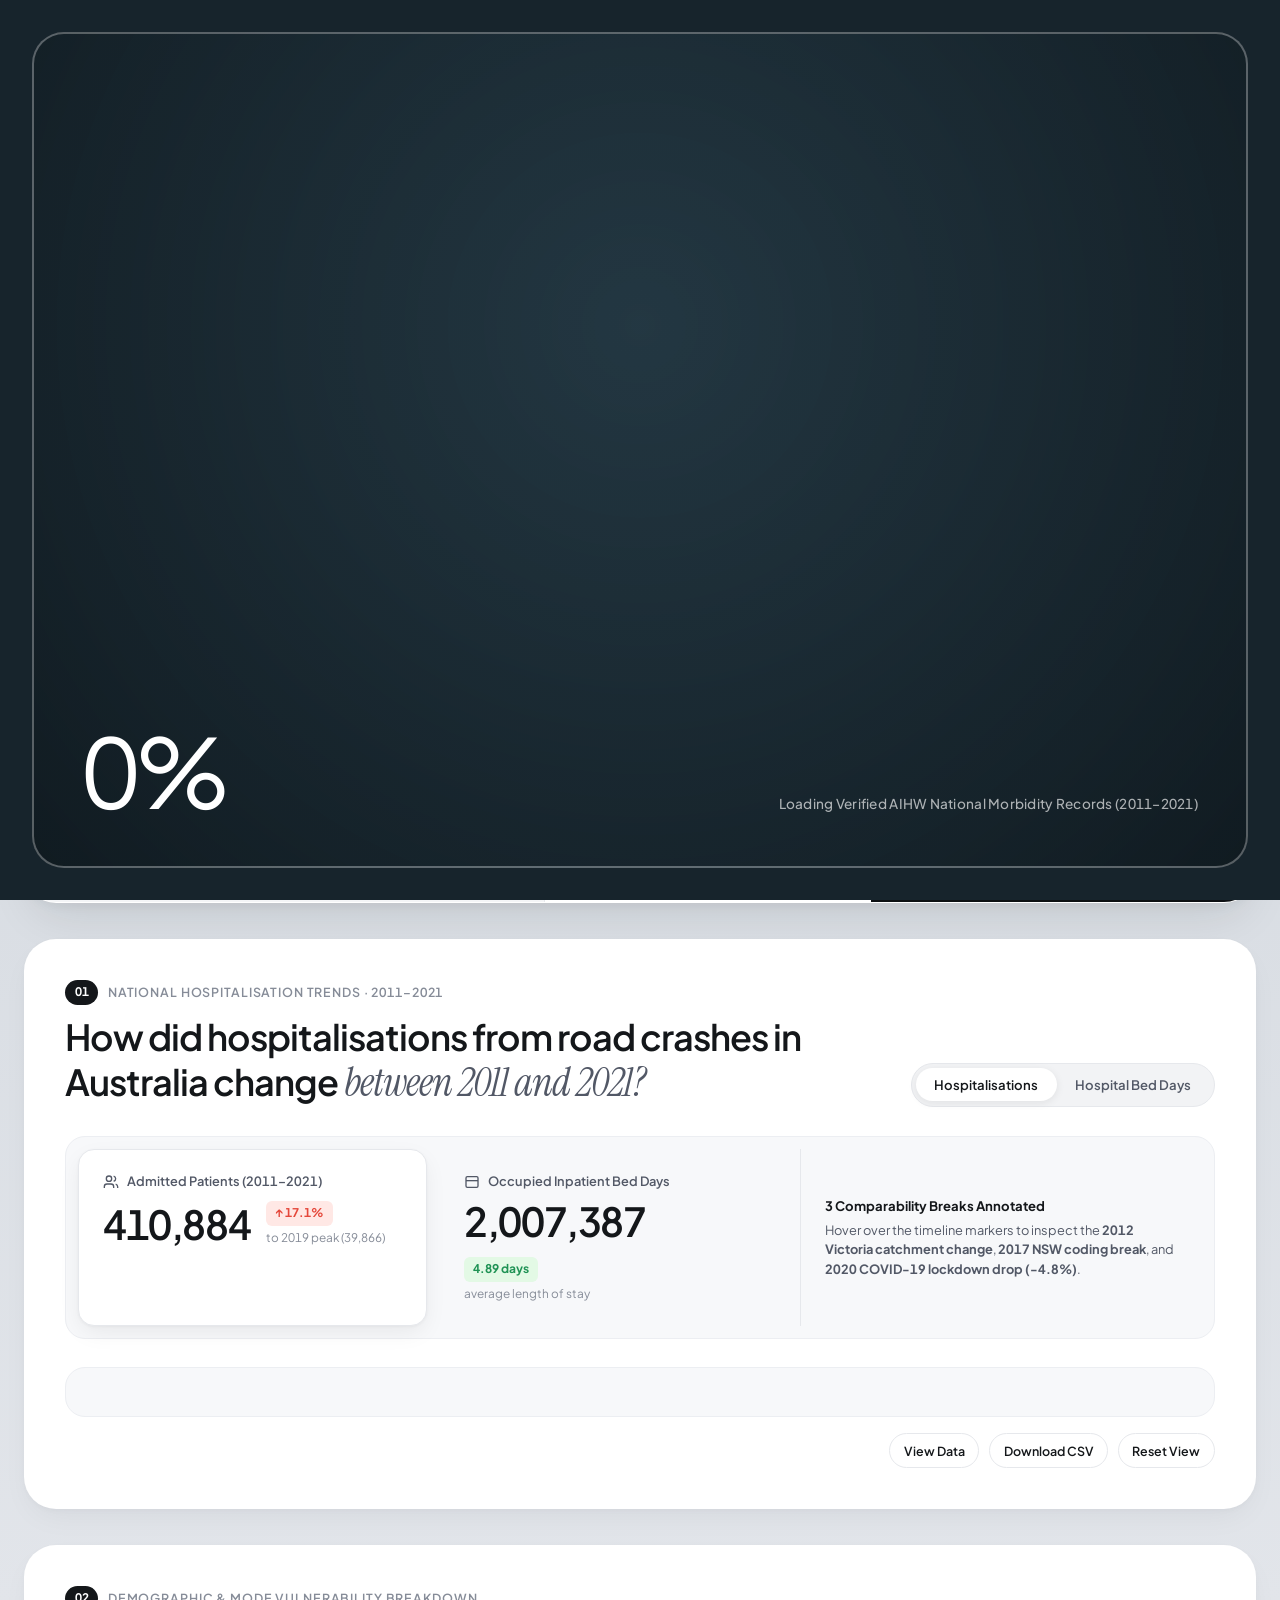
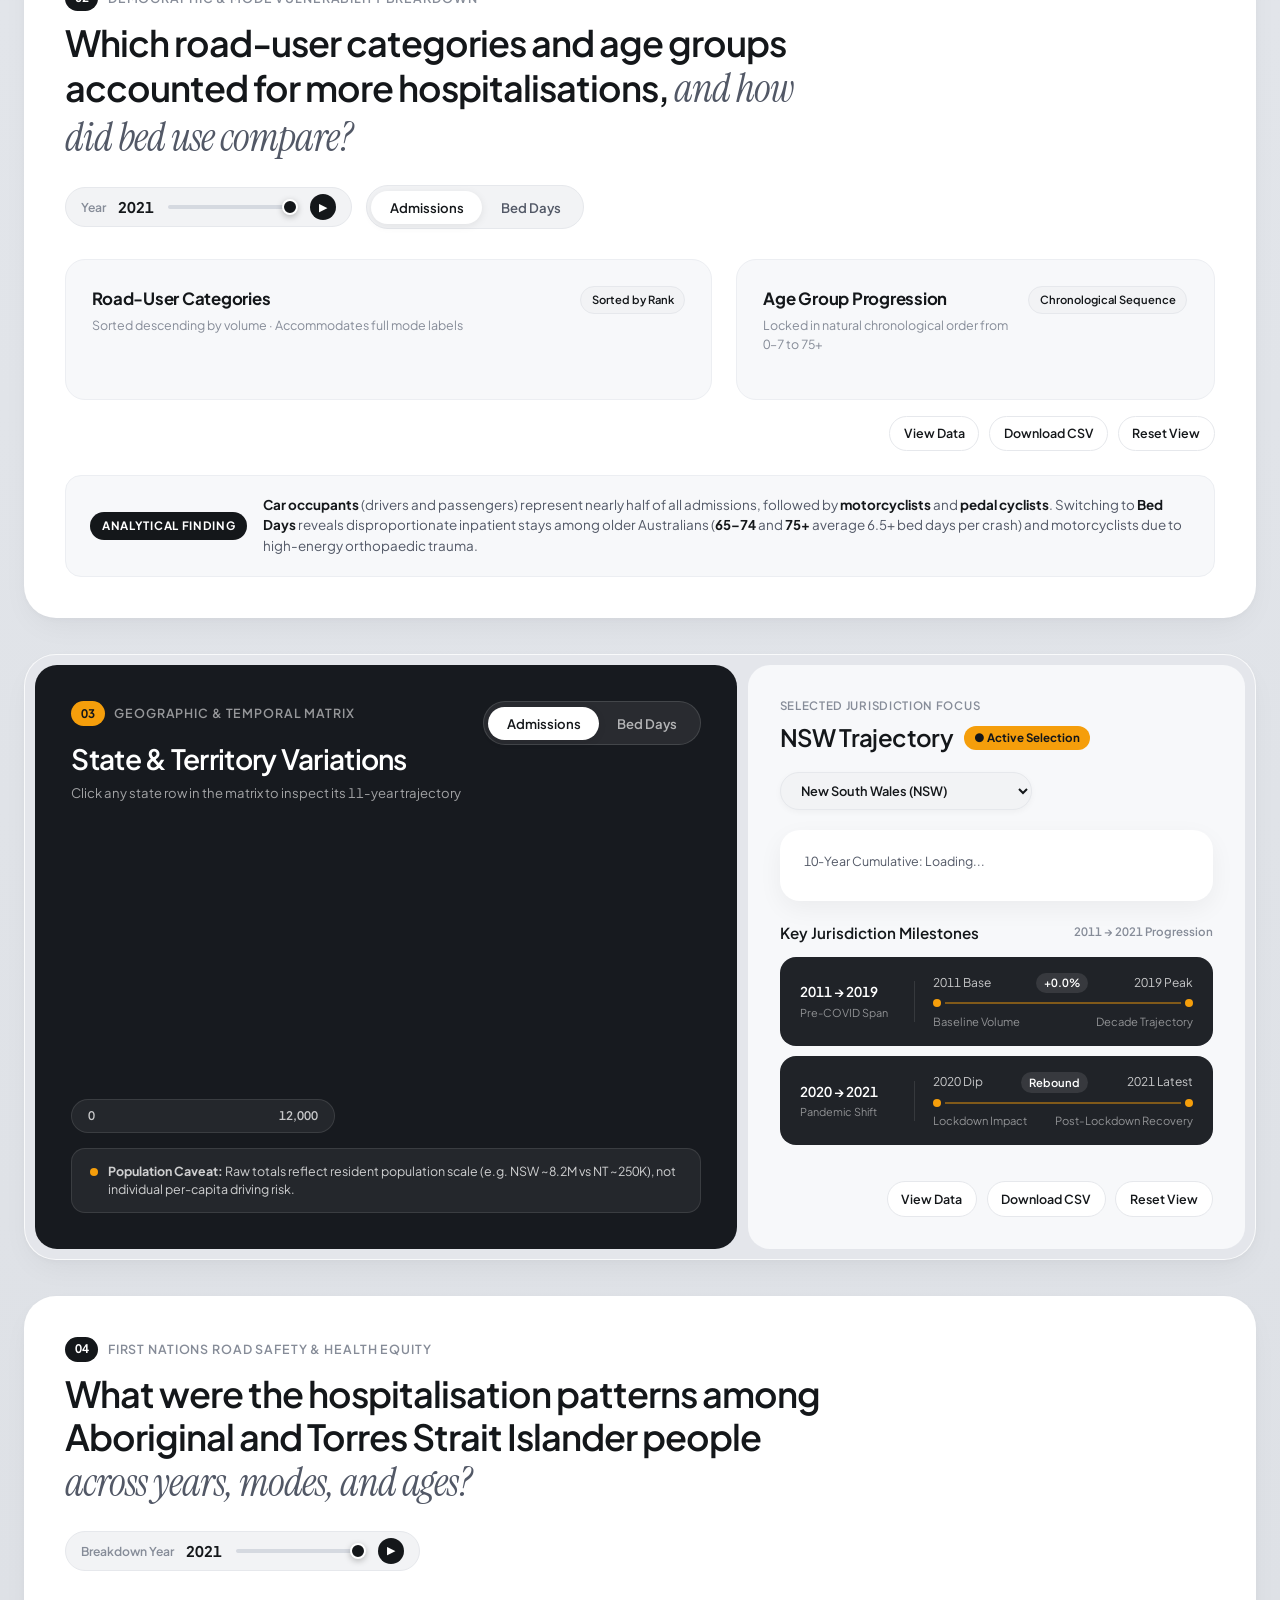
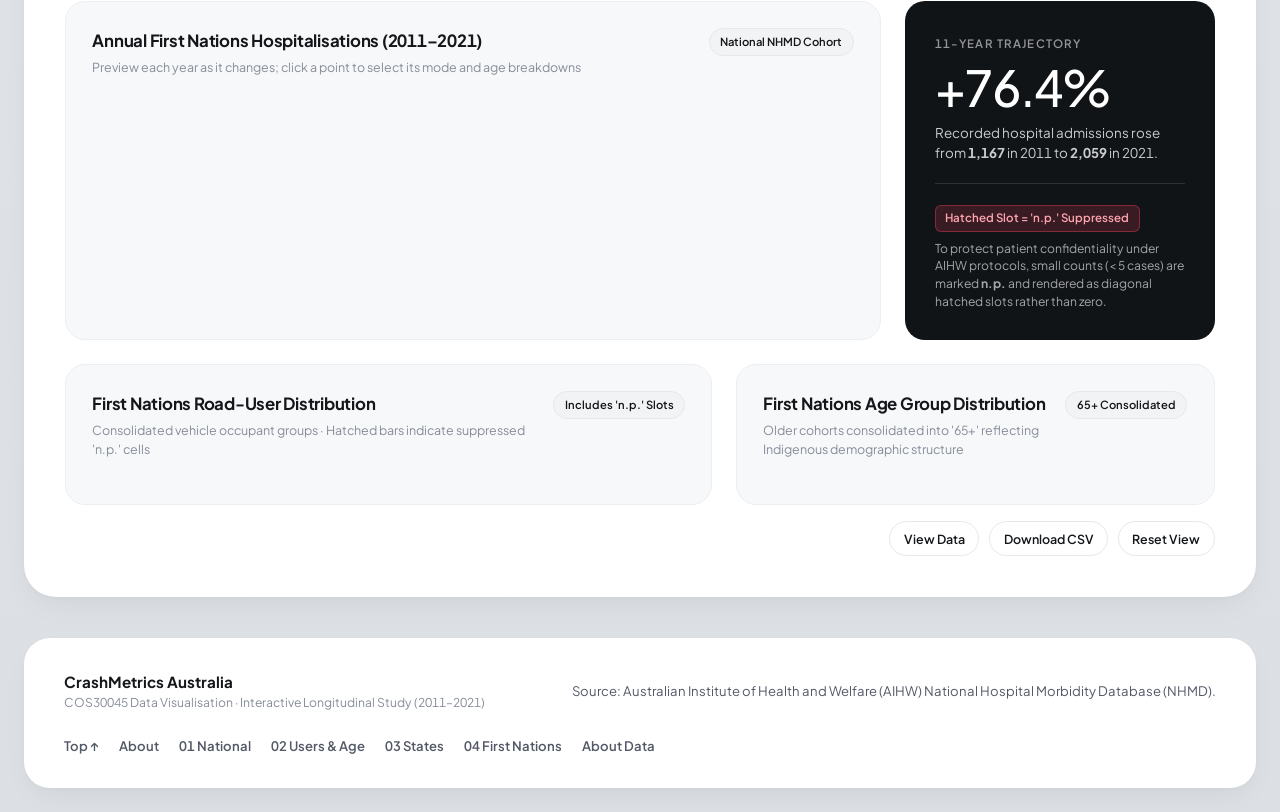
==== index.html @ 857c968c "Final Add-on Implement function + Changes CSS + Add about and about-data introduction .html" ====
<!DOCTYPE html>
<html lang="en">
<head>
  <meta charset="UTF-8">
  <meta name="viewport" content="width=device-width, initial-scale=1.0">
  <title>CrashMetrics Australia — Road Crash Hospitalisation Analysis (2011–2021)</title>
  
  <!-- Google Fonts: Plus Jakarta Sans (Neo-Grotesque UI & Tabular Numerals) + Instrument Serif (Editorial Accents) -->
  <link rel="preconnect" href="https://fonts.googleapis.com">
  <link rel="preconnect" href="https://fonts.gstatic.com" crossorigin>
  <link href="https://fonts.googleapis.com/css2?family=Instrument+Serif:ital@0;1&family=Plus+Jakarta+Sans:wght@300;400;500;600;700&display=swap" rel="stylesheet">

  <!-- CSS Stylesheets -->
  <link rel="stylesheet" href="css/style.css">
  <link rel="stylesheet" href="css/components.css">
  <script src="js/theme.js" defer></script>
  
  <!-- D3.js v7 CDN -->
  <script src="https://d3js.org/d3.v7.min.js"></script>
</head>
<body>

  <!-- Preloader Screen (designsample3.mp4 WoodNest Framed Counter Choreography) -->
  <div id="preloader" role="status" aria-live="polite">
    <div class="preloader-frame">
      <div class="preloader-top-progress" id="preloader-bar"></div>
      <div class="preloader-bottom-row">
        <div class="preloader-counter" id="preloader-counter">0%</div>
        <div class="preloader-label">Loading Verified AIHW National Morbidity Records (2011–2021)</div>
      </div>
    </div>
  </div>

  <!-- Global Floating Tooltip (dashboarddesign.webp & bikerental.webp style) -->
  <div id="global-tooltip" role="tooltip" aria-hidden="true"></div>

  <!-- Outer Page Shell -->
  <div class="page-shell">

    <!-- ==========================================================================
         HERO SHOWCASE (designsample3.mp4 WoodNest + webdesign.webp + enviromentaldesign.webp)
         ========================================================================== -->
    <header class="hero-showcase" id="top">
      <div class="hero-backdrop-container">
        <img src="assets/hero-highway.jpg" alt="Atmospheric Australian mountain highway at dusk" class="hero-bg-image" width="1600" height="900">
        <div class="hero-vignette"></div>

        <!-- Framed Inner Viewport (designsample3.mp4 signature rounded border) -->
        <div class="hero-inner-frame">
          
          <!-- Integrated Top Navigation inside Hero Frame -->
          <nav class="hero-nav" aria-label="Primary Navigation">
            <a href="#top" class="brand-mark">
              <span class="brand-dot-cluster" aria-hidden="true">
                <span class="dot-amber"></span>
                <span class="dot-amber-sm"></span>
              </span>
              <span class="brand-name">CrashMetrics</span>
              <span class="brand-tag">AIHW 2011–21</span>
            </a>

            <ul class="hero-nav-links">
              <li><a href="#top" class="nav-link active" aria-current="page">Top ↑</a></li>
              <li><a href="about.html" class="nav-link">About</a></li>
              <li><a href="#storyline1" class="nav-link">01 National</a></li>
              <li><a href="#storyline2" class="nav-link">02 Users &amp; Age</a></li>
              <li><a href="#storyline3" class="nav-link">03 States</a></li>
              <li><a href="#storyline4" class="nav-link">04 First Nations</a></li>
              <li><a href="about-data.html" class="nav-link">About Data</a></li>
            </ul>

            <div class="nav-accessibility-controls">
              <span class="sr-only" id="accessibility-controls-help">Use Left and Right Arrow keys to move through the header navigation. Choose System, Light, Dark, High contrast, or Color-blind-friendly from the theme dropdown. Tab and Shift+Tab are also available.</span>
              <label class="theme-control">
                <span>Theme:</span>
                <select id="theme-selector" class="theme-control-select" aria-describedby="accessibility-controls-help">
                  <option value="system">System</option>
                  <option value="light">Light</option>
                  <option value="dark">Dark</option>
                  <option value="high-contrast">High contrast</option>
                  <option value="color-blind">Color-blind-friendly</option>
                </select>
              </label>
              <label class="page-magnification-control">
                <svg viewBox="0 0 24 24" aria-hidden="true" focusable="false">
                  <circle cx="10.8" cy="10.8" r="6.3"></circle>
                  <path d="m15.4 15.4 5 5"></path>
                </svg>
                <span class="sr-only">Page magnification</span>
                <select id="page-magnification" aria-describedby="accessibility-controls-help">
                  <option value="fit">Fit</option>
                  <option value="75">75%</option>
                  <option value="90">90%</option>
                  <option value="100">100%</option>
                  <option value="110">110%</option>
                </select>
              </label>
            </div>
            <div class="hero-nav-actions">
              <button type="button" class="nav-help-btn" id="help-button" aria-haspopup="dialog">How to Use</button>
              <a href="#storyline1" class="hero-cta-pill">Explore Data</a>
            </div>
          </nav>

          <!-- Main Asymmetric Split Content inside Hero Frame -->
          <div class="hero-split-body">
            
            <!-- Left Column: Giant 3-Line Display Typography + Bottom Info & Star Stat -->
            <div class="hero-left-col">
              <h1 class="hero-display-title">
                Australia’s<br>
                <span class="muted-word">Road Trauma</span><br>
                In Focus
              </h1>

              <div class="hero-bottom-meta">
                <p class="hero-lead-copy">
                  Discover a decade of verified hospital admission records across Australian roads. Examine injury severity, acute bed utilisation, demographic risk, and regional patterns.
                </p>

                <div class="hero-rating-stat">
                  <div class="rating-top-line">
                    <span class="star-glyph" aria-hidden="true">★</span>
                    <span class="rating-big-num" id="kpi-total-hosp">410,884</span>
                  </div>
                  <div class="rating-sub-line">admissions recorded across 2011–2021</div>
                </div>
              </div>
            </div>

            <!-- Right Column: Floating Smoked-Glass Surveillance Widget (designsample3.mp4 card) -->
            <aside class="hero-glass-widget" aria-label="National Surveillance Summary Widget">
              <div class="widget-header">
                <div>
                  <h2 class="widget-title">National Surveillance<br>Morbidity Cohort</h2>
                </div>
                <a href="#storyline1" class="widget-icon-btn" title="Jump to National Trends" aria-label="Jump to National Trends">
                  <svg width="15" height="15" viewBox="0 0 24 24" fill="none" stroke="currentColor" stroke-width="2"><path d="M7 17L17 7"/><path d="M7 7h10v10"/></svg>
                </a>
              </div>

              <!-- 2-Column Pill Selectors (Feb 11 / Mar 25 style) -->
              <div class="widget-pill-row">
                <div class="widget-mini-pill">
                  <svg width="13" height="13" viewBox="0 0 24 24" fill="none" stroke="currentColor" stroke-width="2"><rect x="3" y="4" width="18" height="18" rx="2"/><line x1="16" y1="2" x2="16" y2="6"/><line x1="8" y1="2" x2="8" y2="6"/><line x1="3" y1="10" x2="21" y2="10"/></svg>
                  <span>2011 – 2021</span>
                  <span class="chevron">▾</span>
                </div>
                <div class="widget-mini-pill">
                  <svg width="13" height="13" viewBox="0 0 24 24" fill="none" stroke="currentColor" stroke-width="2"><path d="M21 10c0 7-9 13-9 13s-9-6-9-13a9 9 0 0 1 18 0z"/><circle cx="12" cy="10" r="3"/></svg>
                  <span>8 Jurisdictions</span>
                  <span class="chevron">▾</span>
                </div>
              </div>

              <!-- 2-Column Divided Metric Box (Check-in / Check-out style) -->
              <div class="widget-split-box">
                <div class="split-cell">
                  <span class="split-label">Total Bed Days</span>
                  <span class="split-val" id="kpi-total-beds">2,007,387</span>
                </div>
                <div class="split-divider"></div>
                <div class="split-cell">
                  <span class="split-label">Pre-COVID Peak</span>
                  <span class="split-val"><span id="kpi-peak-year">2019</span> (39,866)</span>
                </div>
              </div>

              <!-- Bottom Metric & Reserve-Style White CTA Button -->
              <div class="widget-price-row">
                <div class="widget-big-stat">
                  <span class="stat-main" id="kpi-avg-stay">4.89</span>
                  <span class="stat-unit">/ days avg stay</span>
                </div>
                <span class="widget-tag">Excl. 30-day deaths</span>
              </div>

              <a href="#storyline1" class="widget-primary-btn">Inspect Longitudinal Data</a>
            </aside>

          </div>
        </div>
      </div>

      <!-- Lower Architectural 3-Column Bento Strip (webdesign.webp & enviromentaldesign.webp bottom bar) -->
      <div class="hero-bento-strip">
        <div class="strip-card strip-light">
          <div class="strip-card-content">
            <span class="strip-eyebrow">01 · National Trajectory</span>
            <h3 class="strip-heading">Start exploring Australia’s 11-year road hospitalisation curve</h3>
            <a href="#storyline1" class="strip-underlined-link">View Longitudinal Analysis</a>
          </div>
          <div class="strip-visual-accent" aria-hidden="true">
            <svg width="110" height="56" viewBox="0 0 110 56" fill="none">
              <path d="M4 46 C22 45, 34 38, 48 26 C62 14, 74 10, 86 12 C94 14, 100 22, 106 16" stroke="var(--chart-line)" stroke-width="2.5" stroke-linecap="round"/>
              <circle cx="86" cy="12" r="4" fill="var(--accent-amber)" stroke="#fff" stroke-width="1.5"/>
            </svg>
          </div>
        </div>

        <div class="strip-card strip-white">
          <div class="strip-icon-row">
            <div class="strip-circle-icon">
              <svg width="18" height="18" viewBox="0 0 24 24" fill="none" stroke="currentColor" stroke-width="2"><path d="M12 20V10"/><path d="M18 20V4"/><path d="M6 20v-4"/></svg>
            </div>
            <p class="strip-mid-text">
              Compare raw admission counts against inpatient bed-day burden across 12 road-user types.
            </p>
          </div>
          <div class="strip-segmented-lines" aria-hidden="true">
            <span class="seg active"></span>
            <span class="seg active"></span>
            <span class="seg"></span>
            <span class="seg"></span>
          </div>
        </div>

        <div class="strip-card strip-dark">
          <div class="strip-avatar-cluster" aria-hidden="true">
            <span class="mode-bubble b1">🚗</span>
            <span class="mode-bubble b2">🏍️</span>
            <span class="mode-bubble b3">🚲</span>
          </div>
          <div class="strip-dark-stat">
            <div class="dark-stat-num">+17.1%</div>
            <p class="dark-stat-desc">Growth in annual admissions from 2011 baseline to the 2019 peak</p>
          </div>
        </div>
      </div>
    </header>

    <!-- ==========================================================================
         MAIN ANALYTICAL WORKSPACE (dashboarddesign.webp & bikerental.webp Bento System)
         ========================================================================== -->
    <main class="bento-workspace">

      <!-- ========================================================================
           STORYLINE 1: National Hospitalisation Trends (2011–2021)
           ======================================================================== -->
      <section id="storyline1" class="storyline-block" aria-labelledby="s1-title">
        <div class="bento-shell">
          
          <!-- Section Top Bar -->
          <div class="bento-header">
            <div class="bento-title-group">
              <div class="eyebrow-row">
                <span class="section-num-pill">01</span>
                <span class="section-eyebrow">National Hospitalisation Trends · 2011–2021</span>
              </div>
              <h2 id="s1-title" class="bento-title">
                How did hospitalisations from road crashes in Australia change<em> between 2011 and 2021?</em>
              </h2>
            </div>

            <div class="bento-controls">
              <div class="clean-pill-group" role="group" aria-label="Storyline 1 Measure Selector">
                <button class="clean-pill-btn active" data-measure="Hospitalisations" id="s1-btn-hosp" aria-pressed="true">
                  Hospitalisations
                </button>
                <button class="clean-pill-btn" data-measure="BedDays" id="s1-btn-beds" aria-pressed="false">
                  Hospital Bed Days
                </button>
              </div>
            </div>
          </div>

          <!-- Nested Overview KPI Cards (Exact dashboarddesign.webp "Overview" inset cards pattern) -->
          <div class="overview-inset-tray">
            <div class="inset-stat-card active-inset" id="s1-card-hosp" role="button" tabindex="0" aria-pressed="true" aria-label="Select Hospitalisations Measure">
              <div class="inset-card-top">
                <svg width="16" height="16" viewBox="0 0 24 24" fill="none" stroke="currentColor" stroke-width="2"><path d="M16 21v-2a4 4 0 0 0-4-4H6a4 4 0 0 0-4 4v2"/><circle cx="9" cy="7" r="4"/><path d="M22 21v-2a4 4 0 0 0-3-3.87"/><path d="M16 3.13a4 4 0 0 1 0 7.75"/></svg>
                <span>Admitted Patients (2011–2021)</span>
              </div>
              <div class="inset-card-main">
                <span class="inset-big-num">410,884</span>
                <div class="inset-badge-stack">
                  <span class="semantic-pill pill-coral">↑ 17.1%</span>
                  <span class="inset-sublabel">to 2019 peak (39,866)</span>
                </div>
              </div>
            </div>

            <div class="inset-stat-card" id="s1-card-beds" role="button" tabindex="0" aria-pressed="false" aria-label="Select Hospital Bed Days Measure">
              <div class="inset-card-top">
                <svg width="16" height="16" viewBox="0 0 24 24" fill="none" stroke="currentColor" stroke-width="2"><rect x="3" y="4" width="18" height="16" rx="2"/><line x1="3" y1="10" x2="21" y2="10"/></svg>
                <span>Occupied Inpatient Bed Days</span>
              </div>
              <div class="inset-card-main">
                <span class="inset-big-num">2,007,387</span>
                <div class="inset-badge-stack">
                  <span class="semantic-pill pill-green">4.89 days</span>
                  <span class="inset-sublabel">average length of stay</span>
                </div>
              </div>
            </div>

            <div class="inset-narrative-box">
              <div class="narrative-headline">3 Comparability Breaks Annotated</div>
              <p class="narrative-copy">
                Hover over the timeline markers to inspect the <strong>2012 Victoria catchment change</strong>, <strong>2017 NSW coding break</strong>, and <strong>2020 COVID-19 lockdown drop (-4.8%)</strong>.
              </p>
            </div>
          </div>

          <!-- Chart Viewport -->
          <div class="chart-stage" id="chart-storyline1" role="region" aria-label="National Hospitalisation Line Chart"></div>
          <div class="section-actions">
            <button type="button" class="utility-btn" data-view-data="storyline1" aria-controls="data-table-storyline1" aria-expanded="false">View Data</button>
            <button type="button" class="utility-btn" data-download-csv="storyline1" title="Download all national trend data as a CSV file">Download CSV</button>
            <button type="button" class="utility-btn" data-reset-view="storyline1">Reset View</button>
          </div>
          <div class="data-table-panel" id="data-table-storyline1" hidden></div>

        </div>
      </section>

      <!-- ========================================================================
           STORYLINE 2: Road-User and Age-Group Patterns
           ======================================================================== -->
      <section id="storyline2" class="storyline-block" aria-labelledby="s2-title">
        <div class="bento-shell">
          
          <div class="bento-header">
            <div class="bento-title-group">
              <div class="eyebrow-row">
                <span class="section-num-pill">02</span>
                <span class="section-eyebrow">Demographic &amp; Mode Vulnerability Breakdown</span>
              </div>
              <h2 id="s2-title" class="bento-title">
                Which road-user categories and age groups accounted for more hospitalisations, <em>and how did bed use compare?</em>
              </h2>
            </div>

            <div class="bento-controls">
              <!-- Tactile Year Scrubber Pill -->
              <div class="scrubber-pill">
                <span class="scrubber-label">Year</span>
                <span class="scrubber-year" id="s2-year-badge">2021</span>
                <input type="range" min="2011" max="2021" value="2021" step="1" class="tactile-range" id="s2-year-slider" aria-label="Select Year for Storyline 2">
                <button class="scrubber-play-btn" id="s2-play-btn" title="Play timeline animation" aria-label="Play timeline animation">▶</button>
              </div>

              <!-- Measure Toggle -->
              <div class="clean-pill-group" role="group" aria-label="Storyline 2 Measure Selector">
                <button class="clean-pill-btn active" data-measure="Hospitalisations" id="s2-btn-hosp" aria-pressed="true">Admissions</button>
                <button class="clean-pill-btn" data-measure="BedDays" id="s2-btn-beds" aria-pressed="false">Bed Days</button>
              </div>
            </div>
          </div>

          <!-- Dual Asymmetric Bento Sub-Grid -->
          <div class="dual-bento-grid">
            
            <!-- Left: Sorted Horizontal Bar Chart for Road Users -->
            <div class="sub-bento-card">
              <div class="sub-card-header">
                <div>
                  <h3 class="sub-card-title">Road-User Categories</h3>
                  <p class="sub-card-subtitle">Sorted descending by volume · Accommodates full mode labels</p>
                </div>
                <span class="chip-tag">Sorted by Rank</span>
              </div>
              <div class="chart-stage-compact" id="chart-storyline2-users" role="region" aria-label="Road Users Horizontal Bar Chart"></div>
            </div>

            <!-- Right: Ordered Vertical Bar Chart for Age Groups (dashboarddesign.webp Product view style) -->
            <div class="sub-bento-card">
              <div class="sub-card-header">
                <div>
                  <h3 class="sub-card-title">Age Group Progression</h3>
                  <p class="sub-card-subtitle">Locked in natural chronological order from 0–7 to 75+</p>
                </div>
                <span class="chip-tag">Chronological Sequence</span>
              </div>
              <div class="chart-stage-compact" id="chart-storyline2-age" role="region" aria-label="Age Group Vertical Bar Chart"></div>
            </div>

          </div>
          <div class="section-actions">
            <button type="button" class="utility-btn" data-view-data="storyline2" aria-controls="data-table-storyline2" aria-expanded="false">View Data</button>
            <button type="button" class="utility-btn" data-download-csv="storyline2" title="Download all road-user and age-group chart data as a CSV file">Download CSV</button>
            <button type="button" class="utility-btn" data-reset-view="storyline2">Reset View</button>
          </div>
          <div class="data-table-panel" id="data-table-storyline2" hidden></div>

          <!-- Analytical Footer Strip -->
          <div class="insight-strip">
            <div class="insight-pill-badge">Analytical Finding</div>
            <p class="insight-strip-text">
              <strong>Car occupants</strong> (drivers and passengers) represent nearly half of all admissions, followed by <strong>motorcyclists</strong> and <strong>pedal cyclists</strong>. Switching to <strong>Bed Days</strong> reveals disproportionate inpatient stays among older Australians (<strong>65–74</strong> and <strong>75+</strong> average 6.5+ bed days per crash) and motorcyclists due to high-energy orthopaedic trauma.
            </p>
          </div>

        </div>
      </section>

      <!-- ========================================================================
           STORYLINE 3: State and Territory Patterns (bikerental.webp Dual-Pane Architecture)
           ======================================================================== -->
      <section id="storyline3" class="storyline-block" aria-labelledby="s3-title">
        <div class="bento-shell state-layout-shell">
          <div class="state-split-grid">
          
            <!-- Left Dark Atmospheric Panel (bikerental.webp Left Map/Matrix Pane) -->
            <div class="split-dark-pane">
            <div class="dark-pane-header">
              <div>
                <div class="eyebrow-row">
                  <span class="section-num-pill dark-num-pill">03</span>
                  <span class="section-eyebrow dark-eyebrow">Geographic &amp; Temporal Matrix</span>
                </div>
                <h2 id="s3-title" class="dark-pane-title">State &amp; Territory Variations</h2>
                <p class="dark-pane-subtitle">Click any state row in the matrix to inspect its 11-year trajectory</p>
              </div>

              <div class="clean-pill-group dark-pill-group" role="group" aria-label="Storyline 3 Measure Selector">
                <button class="clean-pill-btn active" data-measure="Hospitalisations" id="s3-btn-hosp" aria-pressed="true">Admissions</button>
                <button class="clean-pill-btn" data-measure="BedDays" id="s3-btn-beds" aria-pressed="false">Bed Days</button>
              </div>
            </div>

            <!-- Heatmap SVG Container -->
            <div class="heatmap-stage" id="chart-storyline3-heatmap" role="region" aria-label="State and Territory Heatmap Matrix"></div>

            <!-- Bottom Legend & Floating Station-Style Callout Card (bikerental.webp #38 Cabo Jubi Station style) -->
            <div class="dark-pane-footer">
              <div class="heatmap-scale-pill" id="s3-heatmap-legend">
                <span class="scale-label" id="s3-legend-min">0</span>
                <canvas class="scale-canvas" id="s3-legend-canvas" width="160" height="8"></canvas>
                <span class="scale-label" id="s3-legend-max">12,000</span>
              </div>

              <div class="population-warning-pill">
                <span class="warn-dot"></span>
                <span><strong>Population Caveat:</strong> Raw totals reflect resident population scale (e.g. NSW ~8.2M vs NT ~250K), not individual per-capita driving risk.</span>
              </div>
            </div>
          </div>

            <!-- Right Warm Alabaster Detail Panel (bikerental.webp Right "Urban City Bike / Latest Journeys" Pane) -->
            <div class="split-light-pane">
            <div class="light-pane-top">
              <div>
                <span class="light-pane-eyebrow">Selected Jurisdiction Focus</span>
                <div class="state-header-row">
                  <h3 class="state-focus-heading" id="s3-focus-state-badge">NSW Trajectory</h3>
                  <span class="state-active-chip">● Active Selection</span>
                </div>
              </div>

              <select class="clean-select-pill" id="s3-state-dropdown" aria-label="Select State or Territory">
                <option value="NSW">New South Wales (NSW)</option>
                <option value="Vic">Victoria (Vic)</option>
                <option value="Qld">Queensland (Qld)</option>
                <option value="WA">Western Australia (WA)</option>
                <option value="SA">South Australia (SA)</option>
                <option value="Tas">Tasmania (Tas)</option>
                <option value="ACT">Australian Capital Territory (ACT)</option>
                <option value="NT">Northern Territory (NT)</option>
              </select>
            </div>

            <!-- White Card Holding Coordinated State Line Chart (bikerental.webp "Last ride" card) -->
            <div class="white-trajectory-card">
              <div class="trajectory-card-meta" id="s3-state-meta-summary">10-Year Cumulative: Loading...</div>
              <div id="chart-storyline3-stateline" role="region" aria-label="Selected State Longitudinal Trajectory"></div>
            </div>

            <!-- Dark Charcoal Journey Milestone Cards (bikerental.webp "Latest journeys" cards) -->
            <div class="journey-cards-section">
              <div class="journey-section-header">
                <span class="journey-section-title">Key Jurisdiction Milestones</span>
                <span class="journey-section-tag">2011 → 2021 Progression</span>
              </div>

              <div class="dark-journey-card">
                <div class="journey-left-col">
                  <span class="journey-year-label">2011 → 2019</span>
                  <span class="journey-sub-tag">Pre-COVID Span</span>
                </div>
                <div class="journey-timeline-col">
                  <div class="journey-nodes-top">
                    <span id="s3-j1-start">2011 Base</span>
                    <span class="journey-delta-badge" id="s3-j1-delta">+0.0%</span>
                    <span id="s3-j1-end">2019 Peak</span>
                  </div>
                  <div class="journey-track-line">
                    <span class="j-node"></span>
                    <span class="j-bar"></span>
                    <span class="j-node"></span>
                  </div>
                  <div class="journey-nodes-bottom">
                    <span>Baseline Volume</span>
                    <span>Decade Trajectory</span>
                  </div>
                </div>
              </div>

              <div class="dark-journey-card">
                <div class="journey-left-col">
                  <span class="journey-year-label">2020 → 2021</span>
                  <span class="journey-sub-tag">Pandemic Shift</span>
                </div>
                <div class="journey-timeline-col">
                  <div class="journey-nodes-top">
                    <span id="s3-j2-start">2020 Dip</span>
                    <span class="journey-delta-badge" id="s3-j2-delta">Rebound</span>
                    <span id="s3-j2-end">2021 Latest</span>
                  </div>
                  <div class="journey-track-line">
                    <span class="j-node"></span>
                    <span class="j-bar"></span>
                    <span class="j-node"></span>
                  </div>
                  <div class="journey-nodes-bottom">
                    <span>Lockdown Impact</span>
                    <span>Post-Lockdown Recovery</span>
                  </div>
                </div>
              </div>

            </div>
              <div class="section-actions">
                <button type="button" class="utility-btn" data-view-data="storyline3" aria-controls="data-table-storyline3" aria-expanded="false">View Data</button>
                <button type="button" class="utility-btn" data-download-csv="storyline3" title="Download all state and territory chart data as a CSV file">Download CSV</button>
                <button type="button" class="utility-btn" data-reset-view="storyline3">Reset View</button>
              </div>
            </div>
          </div>
          <div class="data-table-panel" id="data-table-storyline3" hidden></div>
        </div>
      </section>

      <!-- ========================================================================
           STORYLINE 4: First Nations Hospitalisation Patterns
           ======================================================================== -->
      <section id="storyline4" class="storyline-block" aria-labelledby="s4-title">
        <div class="bento-shell">
          
          <div class="bento-header">
            <div class="bento-title-group">
              <div class="eyebrow-row">
                <span class="section-num-pill">04</span>
                <span class="section-eyebrow">First Nations Road Safety &amp; Health Equity</span>
              </div>
              <h2 id="s4-title" class="bento-title">
                What were the hospitalisation patterns among Aboriginal and Torres Strait Islander people <em>across years, modes, and ages?</em>
              </h2>
            </div>

            <div class="bento-controls">
              <div class="scrubber-pill">
                <span class="scrubber-label">Breakdown Year</span>
                <span class="scrubber-year" id="s4-year-badge">2021</span>
                <input type="range" min="2011" max="2021" value="2021" step="1" class="tactile-range" id="s4-year-slider" aria-label="Select Year for Storyline 4">
                <button class="scrubber-play-btn" id="s4-play-btn" title="Play timeline animation" aria-label="Play timeline animation">▶</button>
              </div>
            </div>
          </div>

          <!-- Top Architectural Row: Annual Trend Line + Stark Charcoal Metric Callout (enviromentaldesign.webp style) -->
          <div class="fn-top-bento-row">
            <div class="sub-bento-card fn-trend-card">
              <div class="sub-card-header">
                <div>
                  <h3 class="sub-card-title">Annual First Nations Hospitalisations (2011–2021)</h3>
                  <p class="sub-card-subtitle">Preview each year as it changes; click a point to select its mode and age breakdowns</p>
                </div>
                <span class="chip-tag">National NHMD Cohort</span>
              </div>
              <div id="chart-storyline4-trend" role="region" aria-label="First Nations Annual Trend Line Chart"></div>
            </div>

            <div class="fn-contrast-stat-box">
              <div class="contrast-top">
                <span class="contrast-eyebrow">11-Year Trajectory</span>
                <div class="contrast-huge-pct">+76.4%</div>
                <p class="contrast-desc">
                  Recorded hospital admissions rose from <strong>1,167</strong> in 2011 to <strong>2,059</strong> in 2021.
                </p>
              </div>

              <div class="contrast-divider"></div>

              <div class="contrast-bottom">
                <span class="np-pill-indicator">Hatched Slot = 'n.p.' Suppressed</span>
                <p class="contrast-small-note">
                  To protect patient confidentiality under AIHW protocols, small counts (&lt; 5 cases) are marked <strong>n.p.</strong> and rendered as diagonal hatched slots rather than zero.
                </p>
              </div>
            </div>
          </div>

          <!-- Bottom 2-Column Linked Breakdown Row -->
          <div class="dual-bento-grid">
            
            <!-- Left: First Nations Road Users -->
            <div class="sub-bento-card">
              <div class="sub-card-header">
                <div>
                  <h3 class="sub-card-title">First Nations Road-User Distribution</h3>
                  <p class="sub-card-subtitle">Consolidated vehicle occupant groups · Hatched bars indicate suppressed 'n.p.' cells</p>
                </div>
                <span class="chip-tag chip-coral">Includes 'n.p.' Slots</span>
              </div>
              <div class="chart-stage-compact" id="chart-storyline4-users" role="region" aria-label="First Nations Road Users Bar Chart"></div>
            </div>

            <!-- Right: First Nations Age Groups -->
            <div class="sub-bento-card">
              <div class="sub-card-header">
                <div>
                  <h3 class="sub-card-title">First Nations Age Group Distribution</h3>
                  <p class="sub-card-subtitle">Older cohorts consolidated into '65+' reflecting Indigenous demographic structure</p>
                </div>
                <span class="chip-tag">65+ Consolidated</span>
              </div>
              <div class="chart-stage-compact" id="chart-storyline4-age" role="region" aria-label="First Nations Age Group Bar Chart"></div>
            </div>

          </div>
          <div class="section-actions">
            <button type="button" class="utility-btn" data-view-data="storyline4" aria-controls="data-table-storyline4" aria-expanded="false">View Data</button>
            <button type="button" class="utility-btn" data-download-csv="storyline4" title="Download all First Nations chart data as a CSV file">Download CSV</button>
            <button type="button" class="utility-btn" data-reset-view="storyline4">Reset View</button>
          </div>
          <div class="data-table-panel" id="data-table-storyline4" hidden></div>

        </div>
      </section>
    </main>

    <!-- Minimalist Editorial Footer -->
    <footer class="editorial-footer">
      <div class="footer-brand-col">
        <span class="footer-logo">CrashMetrics Australia</span>
        <p class="footer-meta">COS30045 Data Visualisation · Interactive Longitudinal Study (2011–2021)</p>
      </div>
      <div class="footer-source-col">
        <p>Source: Australian Institute of Health and Welfare (AIHW) National Hospital Morbidity Database (NHMD).</p>
      </div>
      <div class="footer-nav-col">
        <a href="#top">Top ↑</a>
        <a href="about.html">About</a>
        <a href="#storyline1">01 National</a>
        <a href="#storyline2">02 Users &amp; Age</a>
        <a href="#storyline3">03 States</a>
        <a href="#storyline4">04 First Nations</a>
        <a href="about-data.html">About Data</a>
      </div>
    </footer>

  </div>

  <dialog class="help-dialog" id="help-dialog" aria-labelledby="help-title">
    <div class="help-dialog-header">
      <h2 id="help-title">How to Use CrashMetrics</h2>
      <button type="button" class="utility-btn" id="help-close" aria-label="Close help">Close</button>
    </div>
    <ul>
      <li>Use <strong>Tab</strong> to move between controls and <strong>arrow keys</strong> to adjust a focused year slider.</li>
      <li>Use the playback button to animate years; select it again to pause.</li>
      <li>Choose a state from the dropdown or select a heatmap row to inspect its trajectory.</li>
      <li>Focus a chart mark and use <strong>Left/Right Arrow</strong> to move backward or forward through its data; line-chart points follow year order. Press <strong>Enter</strong> on an interactive mark to select it.</li>
      <li>Focus or point to chart marks for details. Press <strong>Esc</strong> to dismiss a tooltip.</li>
      <li>Hatched <strong>n.p.</strong> values are not published to protect privacy; they are not zero.</li>
    </ul>
    <button type="button" class="utility-btn help-tour-start" id="help-tour-start">Still don't get it? Start the step-by-step tour</button>
    <section class="help-tour" id="help-tour" aria-labelledby="help-tour-title" hidden>
      <div class="help-tour-progress" id="help-tour-progress" role="status" aria-live="polite"></div>
      <h3 id="help-tour-title" tabindex="-1"></h3>
      <p id="help-tour-copy"></p>
      <a class="utility-btn help-tour-link" id="help-tour-link"></a>
      <div class="help-tour-controls">
        <button type="button" class="utility-btn" id="help-tour-back">Back</button>
        <button type="button" class="utility-btn" id="help-tour-next">Next</button>
      </div>
      <button type="button" class="help-tour-return" id="help-tour-return">Back to quick tips</button>
    </section>
  </dialog>

  <!-- Shared SVG Defs for Soft Gradients & Diagonal Hatching -->
  <svg style="position: absolute; width: 0; height: 0; overflow: hidden;" aria-hidden="true">
    <defs>
      <!-- Soft Warm Amber Gradient for Storyline 1 & State Line -->
      <linearGradient id="area-gradient" x1="0%" y1="0%" x2="0%" y2="100%">
        <stop offset="0%" stop-color="var(--accent-amber)" stop-opacity="0.28"/>
        <stop offset="85%" stop-color="var(--accent-amber)" stop-opacity="0.03"/>
        <stop offset="100%" stop-color="var(--accent-amber)" stop-opacity="0"/>
      </linearGradient>

      <!-- Soft Emerald Gradient for Active Vertical Bars (dashboarddesign.webp style) -->
      <linearGradient id="emerald-bar-gradient" x1="0%" y1="0%" x2="0%" y2="100%">
        <stop offset="0%" stop-color="var(--accent-emerald)"/>
        <stop offset="100%" stop-color="var(--accent-emerald)" stop-opacity="0.75"/>
      </linearGradient>

      <!-- Diagonal Hatch Pattern for Suppressed n.p. Records -->
      <pattern id="diagonal-hatch-pattern" width="8" height="8" patternTransform="rotate(45 0 0)" patternUnits="userSpaceOnUse">
        <rect class="np-hatch-background" width="8" height="8" fill="#FFF1F0"/>
        <line class="np-hatch-line" x1="0" y1="0" x2="0" y2="8" stroke="#F43F5E" stroke-width="2" stroke-opacity="0.65" />
      </pattern>
    </defs>
  </svg>

  <!-- JavaScript Modules -->
  <script src="js/storyline1_national.js"></script>
  <script src="js/storyline2_groups.js"></script>
  <script src="js/storyline3_states.js"></script>
  <script src="js/storyline4_firstnations.js"></script>
  <script src="js/main.js"></script>
</body>
</html>
---- css/style.css ----
/* ==========================================================================
   CrashMetrics Australia — COS30045 Data Visualisation
   Design System: Atmospheric Framed Hero (designsample3.mp4 / webdesign.webp)
   + Tactile Alabaster & Charcoal Bento Workspace (dashboarddesign.webp / bikerental.webp)
   ========================================================================== */

:root {
  /* Outer & Tactile Workspace Surfaces */
  --bg-page-outer: #DCDFE4;
  --bg-shell: #F2F3F5;
  --bg-card-white: #FFFFFF;
  --bg-card-recessed: #F7F8FA;
  --bg-card-dark: #15181C;
  --bg-card-dark-elevated: #1E2228;

  /* Borders & Hairlines */
  --border-light: #E6E8EC;
  --border-subtle: #ECEEF2;
  --border-dark: rgba(255, 255, 255, 0.1);
  --border-hero-frame: rgba(255, 255, 255, 0.36);

  /* Ink & Typography Colors */
  --ink-primary: #14171A;
  --ink-secondary: #525866;
  --ink-muted: #868C98;
  --ink-on-dark: #F8FAFC;
  --ink-on-dark-muted: #94A3B8;

  /* Accents & Semantic Badge Tokens (dashboarddesign.webp & bikerental.webp) */
  --accent-amber: #F59E0B;
  --accent-amber-deep: #D97706;
  --accent-emerald: #10B981;
  --accent-coral: #FF5A4E;
  --accent-slate: #272B30;

  --pill-coral-bg: #FFE8E5;
  --pill-coral-text: #E5483B;
  --pill-green-bg: #E3F9E5;
  --pill-green-text: #1F9254;
  --pill-amber-bg: #FFF4D6;
  --pill-amber-text: #B45309;

  --chart-bar-primary: #181B20;
  --chart-bar-neutral: #64748B;
  --chart-focus: #F59E0B;
  --chart-line: #181B20;
  --bg-strip-light: #F4F5F7;
  --bg-strip-white: #FFFFFF;
  --strip-line: #E2E5EC;
  --strip-segment-active: #14171A;
  --strip-icon-bg: #111417;
  --strip-icon-fg: #FFFFFF;

  /* Typography Families (No programmer monospace!) */
  --font-sans: 'Plus Jakarta Sans', -apple-system, BlinkMacSystemFont, 'Segoe UI', Roboto, sans-serif;
  --font-serif: 'Instrument Serif', Georgia, serif;

  /* Radii & Shadows */
  --radius-outer: 32px;
  --radius-bento: 26px;
  --radius-card: 20px;
  --radius-inner: 14px;
  --radius-pill: 9999px;

  --shadow-soft: 0 12px 32px -8px rgba(20, 23, 26, 0.06), 0 2px 6px -1px rgba(20, 23, 26, 0.03);
  --shadow-elevated: 0 20px 48px -12px rgba(20, 23, 26, 0.12), 0 4px 12px -2px rgba(20, 23, 26, 0.05);
  --shadow-inset-active: 0 8px 24px -4px rgba(20, 23, 26, 0.08), 0 1px 3px rgba(20, 23, 26, 0.04);
  --transition-ui: all 0.28s cubic-bezier(0.16, 1, 0.3, 1);
}

/* Reset */
*, *::before, *::after {
  box-sizing: border-box;
  margin: 0;
  padding: 0;
}

html {
  font-size: 16px;
  scroll-behavior: smooth;
  font-family: var(--font-sans);
  background-color: var(--bg-page-outer);
  color: var(--ink-primary);
  font-variant-numeric: tabular-nums;
  -webkit-font-smoothing: antialiased;
}

body {
  min-height: 100dvh;
  background: linear-gradient(180deg, #CFD5DC 0%, #E2E5EA 40%, #DCDFE4 100%);
  padding: 1.5rem;
  color: var(--ink-primary);
  line-height: 1.55;
  overflow-x: hidden;
}

/* ==========================================================================
   Preloader Overlay (designsample3.mp4 Framed Counter Style)
   ========================================================================== */
#preloader {
  position: fixed;
  inset: 0;
  z-index: 99999;
  background: #17242C;
  padding: 2rem;
  display: flex;
  align-items: stretch;
  justify-content: stretch;
  transition: opacity 0.65s cubic-bezier(0.16, 1, 0.3, 1), visibility 0.65s;
}

#preloader.loaded {
  opacity: 0;
  visibility: hidden;
  pointer-events: none;
}

.preloader-frame {
  flex: 1;
  border: 2px solid rgba(255, 255, 255, 0.3);
  border-radius: var(--radius-outer);
  position: relative;
  display: flex;
  flex-direction: column;
  justify-content: flex-end;
  padding: 3rem;
  overflow: hidden;
  background: radial-gradient(circle at 50% 35%, rgba(56, 88, 104, 0.38) 0%, rgba(16, 26, 32, 0.9) 100%);
}

.preloader-top-progress {
  position: absolute;
  top: 0;
  left: 0;
  height: 3px;
  width: 0%;
  background: #FFFFFF;
  transition: width 0.15s ease-out;
}

.preloader-bottom-row {
  display: flex;
  align-items: baseline;
  justify-content: space-between;
  flex-wrap: wrap;
  gap: 1rem;
}

.preloader-counter {
  font-family: var(--font-sans);
  font-size: clamp(3.5rem, 2rem + 5vw, 6rem);
  font-weight: 400;
  letter-spacing: -0.04em;
  color: #FFFFFF;
  line-height: 1;
}

.preloader-label {
  font-size: 0.85rem;
  font-weight: 500;
  color: rgba(255, 255, 255, 0.65);
  letter-spacing: 0.02em;
}

/* ==========================================================================
   Outer Page Shell
   ========================================================================== */
.page-shell {
  max-width: 1400px;
  margin: 0 auto;
}

/* ==========================================================================
   HERO SHOWCASE (designsample3.mp4 WoodNest + webdesign.webp TerraElix)
   ========================================================================== */
.hero-showcase {
  background: var(--bg-card-white);
  border-radius: var(--radius-outer);
  overflow: hidden;
  box-shadow: var(--shadow-elevated);
  margin-bottom: 2.25rem;
  border: 1px solid rgba(255, 255, 255, 0.7);
}

.hero-backdrop-container {
  position: relative;
  padding: 1.75rem;
  min-height: 680px;
  display: flex;
  flex-direction: column;
  overflow: hidden;
  background-color: #1A2830;
}

.hero-bg-image {
  position: absolute;
  inset: 0;
  width: 100%;
  height: 100%;
  object-fit: cover;
  object-position: center 45%;
  aspect-ratio: 16 / 9;
  z-index: 0;
  filter: brightness(0.92) contrast(1.04);
}

.hero-vignette {
  position: absolute;
  inset: 0;
  z-index: 1;
  background: 
    linear-gradient(180deg, rgba(16, 26, 33, 0.48) 0%, rgba(16, 26, 33, 0.18) 45%, rgba(12, 18, 22, 0.72) 100%),
    radial-gradient(circle at 20% 40%, rgba(15, 25, 32, 0.4) 0%, transparent 60%);
}

/* Signature Rounded Inner Frame Border from designsample3.mp4 */
.hero-inner-frame {
  position: relative;
  z-index: 2;
  flex: 1;
  border: 2px solid var(--border-hero-frame);
  border-radius: 26px;
  padding: 2rem 2.5rem 2.5rem 2.5rem;
  display: flex;
  flex-direction: column;
  justify-content: space-between;
  gap: 3rem;
}

/* Integrated Top Navbar inside Hero Frame */
.hero-nav {
  display: flex;
  align-items: center;
  justify-content: space-between;
  gap: 1.5rem;
  flex-wrap: wrap;
}

.hero-nav-actions {
  display: flex;
  flex: 1 0 auto;
  align-items: center;
  gap: 0.75rem;
  justify-content: flex-end;
  white-space: nowrap;
}

.brand-mark {
  display: inline-flex;
  align-items: center;
  gap: 0.65rem;
  text-decoration: none;
  color: #FFFFFF;
}

.brand-dot-cluster {
  display: inline-flex;
  align-items: center;
  gap: 3px;
}

.dot-amber {
  width: 14px;
  height: 14px;
  border-radius: 50%;
  background: var(--accent-amber);
  display: inline-block;
}

.dot-amber-sm {
  width: 7px;
  height: 7px;
  border-radius: 50%;
  background: rgba(245, 158, 11, 0.65);
  display: inline-block;
}

.brand-name {
  font-size: 1.15rem;
  font-weight: 700;
  letter-spacing: -0.02em;
  color: #FFFFFF;
}

.brand-tag {
  font-size: 0.7rem;
  font-weight: 600;
  padding: 0.2rem 0.55rem;
  border-radius: var(--radius-pill);
  background: rgba(255, 255, 255, 0.14);
  color: rgba(255, 255, 255, 0.9);
  backdrop-filter: blur(8px);
}

.hero-nav-links {
  display: flex;
  align-items: center;
  gap: 1.75rem;
  list-style: none;
  margin-left: auto;
  margin-right: 1rem;
}

.hero-nav-links .nav-link {
  position: relative;
  color: rgba(255, 255, 255, 0.82);
  text-decoration: none;
  font-size: 0.88rem;
  font-weight: 500;
  transition: color 0.2s ease;
}

.hero-nav-links .nav-link::after {
  position: absolute;
  right: 0;
  bottom: -0.3rem;
  left: 0;
  height: 2px;
  background: currentColor;
  content: "";
  transform: scaleX(0);
  transform-origin: left;
  transition: transform 0.2s ease;
}

.hero-nav-links .nav-link:hover,
.hero-nav-links .nav-link:focus-visible,
.hero-nav-links .nav-link.active {
  color: #FFFFFF;
}

.hero-nav-links .nav-link:hover::after,
.hero-nav-links .nav-link:focus-visible::after {
  transform: scaleX(1);
}

.hero-cta-pill {
  background: #FFFFFF;
  color: #111417;
  text-decoration: none;
  font-size: 0.85rem;
  font-weight: 600;
  padding: 0.65rem 1.35rem;
  border-radius: 10px;
  transition: var(--transition-ui);
  box-shadow: 0 4px 14px rgba(0, 0, 0, 0.18);
}

.hero-cta-pill:hover {
  transform: translateY(-1px);
  background: #F4F5F7;
}

/* Hero Split Body */
.hero-split-body {
  display: grid;
  grid-template-columns: 1fr 375px;
  gap: 2.5rem;
  align-items: end;
}

.hero-left-col {
  display: flex;
  flex-direction: column;
  justify-content: space-between;
  gap: 3.5rem;
}

/* Giant 3-Line Display Title (Nature's Perfect Hideaways / TerraElix exact typography) */
.hero-display-title {
  font-family: var(--font-sans);
  font-size: clamp(3.1rem, 1.8rem + 4.5vw, 5.25rem);
  font-weight: 400;
  line-height: 0.98;
  letter-spacing: -0.038em;
  color: #FFFFFF;
}

.hero-display-title .muted-word {
  color: rgba(255, 255, 255, 0.48);
  font-weight: 300;
}

.hero-bottom-meta {
  display: flex;
  align-items: flex-end;
  gap: 3rem;
  flex-wrap: wrap;
}

.hero-lead-copy {
  max-width: 310px;
  font-size: 0.88rem;
  line-height: 1.55;
  color: rgba(255, 255, 255, 0.78);
  font-weight: 400;
}

.hero-rating-stat {
  display: flex;
  flex-direction: column;
  gap: 0.15rem;
}

.rating-top-line {
  display: flex;
  align-items: center;
  gap: 0.45rem;
}

.star-glyph {
  color: var(--accent-amber);
  font-size: 1.45rem;
  line-height: 1;
}

.rating-big-num {
  font-size: 1.85rem;
  font-weight: 500;
  letter-spacing: -0.03em;
  color: #FFFFFF;
  line-height: 1.1;
}

.rating-sub-line {
  font-size: 0.82rem;
  color: rgba(255, 255, 255, 0.72);
}

/* Floating Smoked-Glass Surveillance Widget (Evergreen Pine Family Lodge exact card) */
.hero-glass-widget {
  background: rgba(16, 22, 27, 0.78);
  backdrop-filter: blur(24px);
  -webkit-backdrop-filter: blur(24px);
  border: 1px solid rgba(255, 255, 255, 0.14);
  border-radius: 22px;
  padding: 1.65rem;
  color: #FFFFFF;
  box-shadow: 0 24px 48px rgba(0, 0, 0, 0.38);
  display: flex;
  flex-direction: column;
  gap: 0.9rem;
}

.widget-header {
  display: flex;
  align-items: flex-start;
  justify-content: space-between;
  gap: 1rem;
  margin-bottom: 0.2rem;
}

.widget-title {
  font-size: 1.35rem;
  font-weight: 500;
  line-height: 1.22;
  letter-spacing: -0.02em;
  color: #FFFFFF;
}

.widget-icon-btn {
  width: 34px;
  height: 34px;
  border-radius: 50%;
  background: rgba(255, 255, 255, 0.08);
  border: 1px solid rgba(255, 255, 255, 0.12);
  color: rgba(255, 255, 255, 0.85);
  display: flex;
  align-items: center;
  justify-content: center;
  text-decoration: none;
  transition: var(--transition-ui);
}

.widget-icon-btn:hover {
  background: rgba(255, 255, 255, 0.18);
  color: #FFFFFF;
}

.widget-pill-row {
  display: grid;
  grid-template-columns: 1fr 1fr;
  gap: 0.6rem;
}

.widget-mini-pill {
  background: rgba(8, 12, 16, 0.62);
  border: 1px solid rgba(255, 255, 255, 0.07);
  border-radius: 10px;
  padding: 0.65rem 0.8rem;
  display: flex;
  align-items: center;
  gap: 0.45rem;
  font-size: 0.78rem;
  color: rgba(255, 255, 255, 0.88);
}

.widget-mini-pill .chevron {
  margin-left: auto;
  color: rgba(255, 255, 255, 0.45);
  font-size: 0.7rem;
}

.widget-split-box {
  background: rgba(8, 12, 16, 0.62);
  border: 1px solid rgba(255, 255, 255, 0.07);
  border-radius: 10px;
  padding: 0.75rem 0.9rem;
  display: grid;
  grid-template-columns: 1fr 1px 1fr;
  align-items: center;
  gap: 0.85rem;
}

.split-divider {
  width: 1px;
  height: 28px;
  background: rgba(255, 255, 255, 0.1);
}

.split-cell {
  display: flex;
  flex-direction: column;
  gap: 0.15rem;
}

.split-label {
  font-size: 0.7rem;
  color: rgba(255, 255, 255, 0.48);
}

.split-val {
  font-size: 0.82rem;
  font-weight: 600;
  color: #FFFFFF;
}

.widget-price-row {
  display: flex;
  align-items: baseline;
  justify-content: space-between;
  margin-top: 0.25rem;
}

.widget-big-stat {
  display: flex;
  align-items: baseline;
  gap: 0.25rem;
}

.stat-main {
  font-size: 1.65rem;
  font-weight: 500;
  letter-spacing: -0.03em;
  color: #FFFFFF;
}

.stat-unit {
  font-size: 0.82rem;
  color: rgba(255, 255, 255, 0.55);
}

.widget-tag {
  font-size: 0.74rem;
  color: rgba(255, 255, 255, 0.75);
}

.widget-primary-btn {
  display: block;
  width: 100%;
  text-align: center;
  background: #FFFFFF;
  color: #111417;
  text-decoration: none;
  font-size: 0.85rem;
  font-weight: 600;
  padding: 0.85rem 1rem;
  border-radius: 10px;
  transition: var(--transition-ui);
}

.widget-primary-btn:hover {
  background: #F1F3F5;
  transform: translateY(-1px);
}

/* Lower Architectural 3-Column Bento Strip (webdesign.webp bottom strip) */
.hero-bento-strip {
  display: grid;
  grid-template-columns: 1.35fr 0.85fr 1fr;
  border-top: 1px solid var(--border-light);
}

.strip-card {
  padding: 1.85rem 2.25rem;
  display: flex;
  align-items: center;
  justify-content: space-between;
  gap: 1.25rem;
}

.strip-light {
  background: var(--bg-strip-light);
}

.strip-white {
  background: var(--bg-strip-white);
  flex-direction: column;
  align-items: stretch;
  justify-content: center;
  border-left: 1px solid var(--border-light);
}

.strip-dark {
  background: #0D1013;
  color: #FFFFFF;
  justify-content: flex-start;
  gap: 1.5rem;
}

.strip-eyebrow {
  display: block;
  font-size: 0.72rem;
  font-weight: 600;
  text-transform: uppercase;
  letter-spacing: 0.08em;
  color: var(--ink-muted);
  margin-bottom: 0.35rem;
}

.strip-heading {
  font-size: 1.25rem;
  font-weight: 500;
  letter-spacing: -0.02em;
  line-height: 1.3;
  color: var(--ink-primary);
  margin-bottom: 0.75rem;
  max-width: 320px;
}

.strip-underlined-link {
  font-size: 0.82rem;
  font-weight: 600;
  color: var(--ink-primary);
  text-decoration: underline;
  text-underline-offset: 4px;
}

.strip-icon-row {
  display: flex;
  align-items: center;
  gap: 1rem;
}

.strip-circle-icon {
  width: 42px;
  height: 42px;
  border-radius: 50%;
  background: var(--strip-icon-bg);
  color: var(--strip-icon-fg);
  display: flex;
  align-items: center;
  justify-content: center;
  flex-shrink: 0;
}

.strip-mid-text {
  font-size: 0.82rem;
  color: var(--ink-secondary);
  line-height: 1.45;
}

.strip-segmented-lines {
  display: grid;
  grid-template-columns: repeat(4, 1fr);
  gap: 6px;
  margin-top: 1.15rem;
}

.strip-segmented-lines .seg {
  height: 2px;
  background: var(--strip-line);
  border-radius: 2px;
}

.strip-segmented-lines .seg.active {
  background: var(--strip-segment-active);
}

.strip-avatar-cluster {
  display: flex;
  align-items: center;
}

.mode-bubble {
  width: 44px;
  height: 44px;
  border-radius: 50%;
  display: flex;
  align-items: center;
  justify-content: center;
  font-size: 1.15rem;
  border: 2px solid #0D1013;
  margin-left: -10px;
}

.mode-bubble:first-child {
  margin-left: 0;
}

.mode-bubble.b1 { background: #263238; }
.mode-bubble.b2 { background: #37474F; }
.mode-bubble.b3 { background: #455A64; }

.dark-stat-num {
  font-size: 1.75rem;
  font-weight: 500;
  letter-spacing: -0.03em;
  color: #FFFFFF;
  line-height: 1.1;
  margin-bottom: 0.2rem;
}

.dark-stat-desc {
  font-size: 0.78rem;
  color: rgba(255, 255, 255, 0.65);
  line-height: 1.4;
  max-width: 220px;
}

/* ==========================================================================
   MAIN ANALYTICAL WORKSPACE & BENTO SHELLS (dashboarddesign.webp)
   ========================================================================== */
.bento-workspace {
  display: flex;
  flex-direction: column;
  gap: 2.25rem;
}

.storyline-block {
  scroll-margin-top: 2rem;
  container-type: inline-size;
}

.bento-shell {
  background: var(--bg-card-white);
  border-radius: var(--radius-outer);
  padding: 2.5rem;
  box-shadow: var(--shadow-soft);
  border: 1px solid rgba(255, 255, 255, 0.8);
}

.bento-header {
  display: flex;
  align-items: flex-end;
  justify-content: space-between;
  gap: 1.5rem;
  margin-bottom: 1.85rem;
  flex-wrap: wrap;
}

.bento-title-group {
  max-width: 780px;
}

.eyebrow-row {
  display: flex;
  align-items: center;
  gap: 0.6rem;
  margin-bottom: 0.65rem;
}

.section-num-pill {
  font-size: 0.74rem;
  font-weight: 700;
  padding: 0.2rem 0.6rem;
  border-radius: var(--radius-pill);
  background: #14171A;
  color: #FFFFFF;
}

.section-eyebrow {
  font-size: 0.78rem;
  font-weight: 600;
  text-transform: uppercase;
  letter-spacing: 0.07em;
  color: var(--ink-muted);
}

.bento-title {
  font-family: var(--font-sans);
  font-size: clamp(1.55rem, 1.1rem + 1.5vw, 2.25rem);
  font-weight: 600;
  line-height: 1.2;
  letter-spacing: -0.028em;
  color: var(--ink-primary);
}

.bento-title em {
  font-family: var(--font-serif);
  font-style: italic;
  font-weight: 400;
  font-size: 1.12em;
  color: var(--ink-secondary);
}

/* Tactile Controls & Pill Selectors */
.bento-controls {
  display: flex;
  align-items: center;
  gap: 0.85rem;
  flex-wrap: wrap;
}

.clean-pill-group {
  display: inline-flex;
  background: var(--bg-shell);
  padding: 0.28rem;
  border-radius: var(--radius-pill);
  border: 1px solid var(--border-light);
}

.clean-pill-btn {
  background: transparent;
  border: none;
  font-family: var(--font-sans);
  font-size: 0.82rem;
  font-weight: 600;
  color: var(--ink-secondary);
  padding: 0.5rem 1.15rem;
  border-radius: var(--radius-pill);
  cursor: pointer;
  transition: var(--transition-ui);
}

.clean-pill-btn:hover {
  color: var(--ink-primary);
}

.clean-pill-btn.active {
  background: var(--bg-card-white);
  color: var(--ink-primary);
  box-shadow: 0 2px 8px rgba(20, 23, 26, 0.08);
}

/* Scrubber Pill */
.scrubber-pill {
  display: inline-flex;
  align-items: center;
  gap: 0.75rem;
  background: var(--bg-shell);
  border: 1px solid var(--border-light);
  padding: 0.38rem 0.95rem;
  border-radius: var(--radius-pill);
}

.scrubber-label {
  font-size: 0.76rem;
  font-weight: 600;
  color: var(--ink-muted);
}

.scrubber-year {
  font-size: 0.92rem;
  font-weight: 700;
  color: var(--ink-primary);
  min-width: 38px;
}

.tactile-range {
  -webkit-appearance: none;
  appearance: none;
  width: 130px;
  height: 4px;
  background: #D5D9E0;
  border-radius: 2px;
  outline: none;
  cursor: pointer;
}

.tactile-range::-webkit-slider-thumb {
  -webkit-appearance: none;
  appearance: none;
  width: 16px;
  height: 16px;
  border-radius: 50%;
  background: #14171A;
  border: 2px solid #FFFFFF;
  box-shadow: 0 2px 6px rgba(0, 0, 0, 0.25);
  cursor: pointer;
  transition: transform 0.15s ease;
}

.tactile-range::-webkit-slider-thumb:hover {
  transform: scale(1.18);
}

.scrubber-play-btn {
  width: 26px;
  height: 26px;
  border-radius: 50%;
  background: #14171A;
  color: #FFFFFF;
  border: none;
  font-size: 0.7rem;
  display: flex;
  align-items: center;
  justify-content: center;
  cursor: pointer;
  transition: transform 0.15s ease;
}

.scrubber-play-btn:hover {
  transform: scale(1.1);
}

/* ==========================================================================
   Overview Inset Tray (Exact dashboarddesign.webp "Overview" nested cards)
   ========================================================================== */
.overview-inset-tray {
  background: var(--bg-card-recessed);
  border: 1px solid var(--border-subtle);
  border-radius: var(--radius-card);
  padding: 0.75rem;
  display: grid;
  grid-template-columns: 1fr 1fr 1.15fr;
  gap: 0.75rem;
  margin-bottom: 1.75rem;
}

.inset-stat-card {
  padding: 1.35rem 1.5rem;
  border-radius: 16px;
  background: transparent;
  cursor: pointer;
  transition: var(--transition-ui);
  border: 1px solid transparent;
}

.inset-stat-card:hover {
  background: rgba(255, 255, 255, 0.6);
}

.inset-stat-card.active-inset {
  background: var(--bg-card-white);
  border-color: var(--border-light);
  box-shadow: var(--shadow-inset-active);
}

.inset-card-top {
  display: flex;
  align-items: center;
  gap: 0.5rem;
  font-size: 0.8rem;
  font-weight: 600;
  color: var(--ink-secondary);
  margin-bottom: 0.6rem;
}

.inset-card-main {
  display: flex;
  align-items: center;
  gap: 1rem;
  flex-wrap: wrap;
}

.inset-big-num {
  font-size: clamp(1.85rem, 1.3rem + 1.5vw, 2.5rem);
  font-weight: 600;
  letter-spacing: -0.035em;
  color: var(--ink-primary);
  line-height: 1;
}

.inset-badge-stack {
  display: flex;
  flex-direction: column;
  align-items: flex-start;
  gap: 0.2rem;
}

.semantic-pill {
  display: inline-flex;
  align-items: center;
  padding: 0.18rem 0.55rem;
  border-radius: 6px;
  font-size: 0.75rem;
  font-weight: 700;
  white-space: nowrap;
}

.pill-coral {
  background: var(--pill-coral-bg);
  color: var(--pill-coral-text);
}

.pill-green {
  background: var(--pill-green-bg);
  color: var(--pill-green-text);
}

.pill-amber {
  background: var(--pill-amber-bg);
  color: var(--pill-amber-text);
}

.inset-sublabel {
  font-size: 0.74rem;
  color: var(--ink-muted);
  white-space: nowrap;
}

.inset-narrative-box {
  padding: 1.25rem 1.5rem;
  display: flex;
  flex-direction: column;
  justify-content: center;
  border-left: 1px solid var(--border-light);
}

.narrative-headline {
  font-size: 0.82rem;
  font-weight: 700;
  color: var(--ink-primary);
  margin-bottom: 0.3rem;
}

.narrative-copy {
  font-size: 0.8rem;
  color: var(--ink-secondary);
  line-height: 1.5;
}

/* ==========================================================================
   Footer
   ========================================================================== */
.editorial-footer {
  margin-top: 2.5rem;
  padding: 2rem 2.5rem;
  background: var(--bg-card-white);
  border-radius: var(--radius-bento);
  display: flex;
  align-items: center;
  justify-content: space-between;
  flex-wrap: wrap;
  gap: 1.5rem;
  font-size: 0.82rem;
  color: var(--ink-secondary);
  box-shadow: var(--shadow-soft);
}

.footer-logo {
  font-weight: 700;
  color: var(--ink-primary);
  font-size: 0.95rem;
}

.footer-meta {
  font-size: 0.76rem;
  color: var(--ink-muted);
}

.footer-nav-col {
  display: flex;
  gap: 1.25rem;
}

.footer-nav-col a {
  color: var(--ink-secondary);
  text-decoration: none;
  font-weight: 600;
}

.footer-nav-col a:hover {
  color: var(--ink-primary);
}

/* ==========================================================================
   Container Queries & Responsive Adaptations (modern-web-guidance compliant)
   ========================================================================== */
@container (max-width: 980px) {
  .overview-inset-tray {
    grid-template-columns: 1fr;
  }
  .inset-narrative-box {
    border-left: none;
    border-top: 1px solid var(--border-light);
  }
}

@media (max-width: 1080px) {
  .hero-split-body {
    grid-template-columns: 1fr;
  }
  .hero-glass-widget {
    width: 100%;
    max-width: 460px;
  }
  .hero-bento-strip {
    grid-template-columns: 1fr;
  }
  .strip-white {
    border-left: none;
    border-top: 1px solid var(--border-light);
  }
}

@media (max-width: 1300px) {
  .hero-nav {
    row-gap: 0.8rem;
  }
  .hero-nav-actions {
    order: 2;
  }
  .hero-nav-links {
    order: 1;
    flex: 0 0 100%;
    justify-content: center;
    gap: 1.2rem;
    margin: 0;
  }
}

@media (max-width: 720px) {
  body {
    padding: 0.75rem;
  }
  .hero-backdrop-container {
    padding: 1rem;
  }
  .hero-inner-frame {
    padding: 1.25rem;
  }
  .hero-nav-links {
    flex-wrap: wrap;
    justify-content: flex-start;
    gap: 0.7rem 0.85rem;
  }
  .hero-nav-links .nav-link {
    font-size: 0.78rem;
  }
  .bento-shell {
    padding: 1.5rem;
  }
  .footer-nav-col {
    flex-wrap: wrap;
    gap: 0.6rem 1rem;
  }
}

:root[data-theme="dark"] {
  color-scheme: dark;
  --bg-page-outer: #101317;
  --bg-shell: #1B2026;
  --bg-card-white: #222830;
  --bg-card-recessed: #191E24;
  --border-light: #343C46;
  --border-subtle: #2A313A;
  --ink-primary: #F3F5F7;
  --ink-secondary: #C0C7D0;
  --ink-muted: #9AA4B1;
  --pill-coral-bg: #492C2C;
  --pill-coral-text: #FF9B91;
  --pill-green-bg: #203D30;
  --pill-green-text: #7FE0A6;
  --pill-amber-bg: #46391F;
  --pill-amber-text: #FFD27A;
  --chart-bar-primary: #74839A;
  --chart-bar-neutral: #8999AD;
  --chart-line: #F3F5F7;
  --bg-strip-light: #191E24;
  --bg-strip-white: #222830;
  --strip-line: #343C46;
  --strip-segment-active: #F59E0B;
  --strip-icon-bg: #F59E0B;
  --strip-icon-fg: #14171A;
}

:root[data-theme="high-contrast"] {
  color-scheme: dark;
  --bg-page-outer: #000000;
  --bg-shell: #000000;
  --bg-card-white: #000000;
  --bg-card-recessed: #111111;
  --bg-card-dark: #000000;
  --bg-card-dark-elevated: #111111;
  --border-light: #FFFFFF;
  --border-subtle: #FFFFFF;
  --border-dark: #FFFFFF;
  --ink-primary: #FFFFFF;
  --ink-secondary: #FFFFFF;
  --ink-muted: #FFFFFF;
  --accent-amber: #FFFF00;
  --accent-amber-deep: #FFFF00;
  --accent-emerald: #00FFFF;
  --accent-coral: #FF8C00;
  --accent-slate: #000000;
  --pill-coral-bg: #000000;
  --pill-coral-text: #FFFF00;
  --pill-green-bg: #000000;
  --pill-green-text: #00FFFF;
  --pill-amber-bg: #000000;
  --pill-amber-text: #FFFF00;
  --chart-bar-primary: #FFFF00;
  --chart-bar-neutral: #FFFFFF;
  --chart-focus: #00FFFF;
  --chart-line: #FFFFFF;
  --bg-strip-light: #000000;
  --bg-strip-white: #000000;
  --strip-line: #FFFFFF;
  --strip-segment-active: #FFFF00;
  --strip-icon-bg: #FFFF00;
  --strip-icon-fg: #000000;
}

:root[data-theme="color-blind"] {
  color-scheme: light;
  --accent-amber: #E69F00;
  --accent-amber-deep: #8A4B00;
  --accent-emerald: #0072B2;
  --accent-coral: #D55E00;
  --accent-slate: #264653;
  --pill-coral-bg: #FBE3D5;
  --pill-coral-text: #8C2D04;
  --pill-green-bg: #DCEEF8;
  --pill-green-text: #00557A;
  --pill-amber-bg: #FFF2CC;
  --pill-amber-text: #704900;
  --chart-bar-primary: #264653;
  --chart-bar-neutral: #0072B2;
  --chart-focus: #D55E00;
  --chart-line: #264653;
  --strip-line: #BCCBD4;
  --strip-segment-active: #E69F00;
  --strip-icon-bg: #264653;
  --strip-icon-fg: #FFFFFF;
}

:root[data-theme="system"] {
  color-scheme: light dark;
}

@media (prefers-color-scheme: dark) {
  :root[data-theme="system"] {
    --bg-page-outer: #101317;
    --bg-shell: #1B2026;
    --bg-card-white: #222830;
    --bg-card-recessed: #191E24;
    --border-light: #343C46;
    --border-subtle: #2A313A;
    --ink-primary: #F3F5F7;
    --ink-secondary: #C0C7D0;
    --ink-muted: #9AA4B1;
    --pill-coral-bg: #492C2C;
    --pill-coral-text: #FF9B91;
    --pill-green-bg: #203D30;
    --pill-green-text: #7FE0A6;
    --pill-amber-bg: #46391F;
    --pill-amber-text: #FFD27A;
    --chart-bar-primary: #74839A;
    --chart-bar-neutral: #8999AD;
    --chart-line: #F3F5F7;
    --bg-strip-light: #191E24;
    --bg-strip-white: #222830;
    --strip-line: #343C46;
    --strip-segment-active: #F59E0B;
    --strip-icon-bg: #F59E0B;
    --strip-icon-fg: #14171A;
  }
}

:root[data-theme="dark"] body {
  background: linear-gradient(180deg, #12161B 0%, #171C22 45%, #101317 100%);
}

:root[data-theme="high-contrast"] body {
  background: #000000;
}

:root[data-theme="color-blind"] body {
  background: linear-gradient(180deg, #F2F6F8 0%, #FFFFFF 45%, #EAF1F5 100%);
}

:root[data-theme="high-contrast"] :focus-visible {
  outline: 3px solid #00FFFF !important;
  outline-offset: 3px;
}

:root[data-theme="high-contrast"] a {
  text-decoration: underline;
  text-underline-offset: 0.18em;
}

@media (prefers-color-scheme: dark) {
  :root[data-theme="system"] body {
    background: linear-gradient(180deg, #12161B 0%, #171C22 45%, #101317 100%);
  }
}
---- css/components.css ----
/* ==========================================================================
   CrashMetrics Australia — Component & Visualization Styles
   Tactile Bento Cards, Dual-Pane Split View (bikerental.webp), & Clean SVG Charts
   ========================================================================== */

/* ==========================================================================
   Global Floating Tooltip (bikerental.webp & dashboarddesign.webp Pill Card)
   ========================================================================== */
#global-tooltip {
  position: fixed;
  z-index: 10000;
  pointer-events: none;
  opacity: 0;
  transform: translate(-50%, -115%) scale(0.96);
  transition: opacity 0.14s ease-out, transform 0.14s ease-out;
  background: #FFFFFF;
  border: 1px solid #E2E5EC;
  border-radius: 16px;
  padding: 0.95rem 1.15rem;
  box-shadow: 0 18px 40px -8px rgba(18, 22, 27, 0.18), 0 4px 12px rgba(18, 22, 27, 0.06);
  min-width: 210px;
  max-width: 295px;
  color: var(--ink-primary);
}

#global-tooltip.visible {
  opacity: 1;
  transform: translate(-50%, -110%) scale(1);
}

.tooltip-header {
  display: flex;
  align-items: center;
  justify-content: space-between;
  gap: 0.5rem;
  margin-bottom: 0.45rem;
  padding-bottom: 0.4rem;
  border-bottom: 1px solid #F0F2F5;
}

.tooltip-tag {
  font-size: 0.68rem;
  font-weight: 700;
  text-transform: uppercase;
  letter-spacing: 0.06em;
  color: var(--ink-muted);
}

.tooltip-badge {
  font-size: 0.7rem;
  font-weight: 700;
  padding: 0.12rem 0.5rem;
  border-radius: var(--radius-pill);
  background: #F2F4F7;
  color: var(--ink-primary);
}

.tooltip-title {
  font-size: 0.92rem;
  font-weight: 700;
  color: var(--ink-primary);
  margin-bottom: 0.35rem;
  line-height: 1.3;
}

.tooltip-metric-row {
  display: flex;
  align-items: baseline;
  justify-content: space-between;
  gap: 0.75rem;
  margin-top: 0.2rem;
}

.tooltip-value {
  font-size: 1.35rem;
  font-weight: 700;
  letter-spacing: -0.03em;
  color: var(--ink-primary);
}

.tooltip-subvalue {
  font-size: 0.74rem;
  font-weight: 600;
  color: var(--ink-muted);
}

.tooltip-extra {
  font-size: 0.76rem;
  color: var(--ink-secondary);
  margin-top: 0.45rem;
  padding-top: 0.45rem;
  border-top: 1px dashed #ECEEF2;
  line-height: 1.45;
}

.tooltip-extra strong {
  color: var(--ink-primary);
}

.delta-pill {
  display: inline-block;
  padding: 0.14rem 0.48rem;
  border-radius: 6px;
  font-size: 0.7rem;
  font-weight: 700;
}

.delta-pill.up {
  background: var(--pill-coral-bg);
  color: var(--pill-coral-text);
}

.delta-pill.stable {
  background: var(--pill-green-bg);
  color: var(--pill-green-text);
}

/* ==========================================================================
   Sub-Bento Cards & Dual Grids (Storylines 2 & 4)
   ========================================================================== */
.dual-bento-grid {
  display: grid;
  grid-template-columns: 1.15fr 0.85fr;
  gap: 1.5rem;
}

.sub-bento-card {
  background: var(--bg-card-recessed);
  border: 1px solid var(--border-subtle);
  border-radius: var(--radius-card);
  padding: 1.65rem;
  container-type: inline-size;
}

.sub-card-header {
  display: flex;
  align-items: flex-start;
  justify-content: space-between;
  gap: 1rem;
  margin-bottom: 1.15rem;
}

.sub-card-title {
  font-size: 1.05rem;
  font-weight: 700;
  letter-spacing: -0.015em;
  color: var(--ink-primary);
  margin-bottom: 0.2rem;
}

.sub-card-subtitle {
  font-size: 0.78rem;
  color: var(--ink-muted);
}

.chip-tag {
  font-size: 0.7rem;
  font-weight: 600;
  padding: 0.25rem 0.65rem;
  border-radius: var(--radius-pill);
  background: #FFFFFF;
  border: 1px solid var(--border-light);
  color: var(--ink-secondary);
  white-space: nowrap;
}

.chip-tag.chip-coral {
  background: var(--pill-coral-bg);
  border-color: rgba(229, 72, 59, 0.2);
  color: var(--pill-coral-text);
}

.chart-stage {
  background: var(--bg-card-recessed);
  border: 1px solid var(--border-subtle);
  border-radius: var(--radius-card);
  padding: 1.5rem 1.75rem;
}

.chart-stage-compact {
  width: 100%;
}

/* Insight Strip Footer */
.insight-strip {
  margin-top: 1.5rem;
  padding: 1.15rem 1.5rem;
  background: var(--bg-card-recessed);
  border: 1px solid var(--border-subtle);
  border-radius: 16px;
  display: flex;
  align-items: center;
  gap: 1rem;
}

.insight-pill-badge {
  background: #14171A;
  color: #FFFFFF;
  font-size: 0.72rem;
  font-weight: 700;
  text-transform: uppercase;
  letter-spacing: 0.06em;
  padding: 0.3rem 0.75rem;
  border-radius: var(--radius-pill);
  white-space: nowrap;
}

.insight-strip-text {
  font-size: 0.84rem;
  color: var(--ink-secondary);
  line-height: 1.55;
}

.insight-strip-text strong {
  color: var(--ink-primary);
}

/* ==========================================================================
   Storyline 3: Dual-Pane Dark Matrix + Light Trajectory Panel (bikerental.webp)
   ========================================================================== */
.state-layout-shell {
  padding: 0.65rem;
  background: #E4E6EB;
  overflow: visible;
}

.state-split-grid {
  display: grid;
  grid-template-columns: minmax(0, 1.2fr) minmax(0, 0.85fr);
  gap: 0.65rem;
  align-items: stretch;
}

.state-split-grid > * {
  min-width: 0;
}

/* Left Dark Pane (Roam Map/Matrix Pane) */
.split-dark-pane {
  background: #171A1F;
  color: #FFFFFF;
  border-radius: 22px;
  padding: 2.25rem;
  display: flex;
  flex-direction: column;
  justify-content: space-between;
}

.dark-pane-header {
  display: flex;
  align-items: flex-start;
  justify-content: space-between;
  gap: 1rem;
  margin-bottom: 1.25rem;
  flex-wrap: wrap;
}

.dark-num-pill {
  background: var(--accent-amber);
  color: #14171A;
}

.dark-eyebrow {
  color: rgba(255, 255, 255, 0.55);
}

.dark-pane-title {
  font-size: 1.75rem;
  font-weight: 600;
  letter-spacing: -0.025em;
  color: #FFFFFF;
  margin-bottom: 0.2rem;
}

.dark-pane-subtitle {
  font-size: 0.82rem;
  color: rgba(255, 255, 255, 0.6);
}

.dark-pill-group {
  background: rgba(255, 255, 255, 0.08);
  border-color: rgba(255, 255, 255, 0.12);
}

.dark-pill-group .clean-pill-btn {
  color: rgba(255, 255, 255, 0.65);
}

.dark-pill-group .clean-pill-btn.active {
  background: #FFFFFF;
  color: #14171A;
}

.heatmap-stage {
  margin: 0.5rem 0;
}

.dark-pane-footer {
  margin-top: 1.25rem;
  display: flex;
  flex-direction: column;
  gap: 0.9rem;
}

.heatmap-scale-pill {
  display: inline-flex;
  align-items: center;
  gap: 0.75rem;
  background: rgba(255, 255, 255, 0.06);
  border: 1px solid rgba(255, 255, 255, 0.1);
  padding: 0.45rem 1rem;
  border-radius: var(--radius-pill);
  width: fit-content;
}

.scale-label {
  font-size: 0.74rem;
  font-weight: 600;
  color: rgba(255, 255, 255, 0.75);
}

.scale-canvas {
  width: 160px;
  height: 8px;
  border-radius: 4px;
}

.population-warning-pill {
  background: rgba(255, 255, 255, 0.06);
  border: 1px solid rgba(255, 255, 255, 0.1);
  border-radius: 14px;
  padding: 0.85rem 1.1rem;
  font-size: 0.78rem;
  color: rgba(255, 255, 255, 0.78);
  display: flex;
  align-items: flex-start;
  gap: 0.65rem;
  line-height: 1.45;
}

.warn-dot {
  width: 8px;
  height: 8px;
  border-radius: 50%;
  background: var(--accent-amber);
  margin-top: 0.35rem;
  flex-shrink: 0;
}

/* Right Light Alabaster Detail Pane (bikerental.webp Right Panel) */
.split-light-pane {
  background: #EAE9E4;
  border-radius: 22px;
  padding: 2rem;
  display: flex;
  flex-direction: column;
  justify-content: space-between;
  gap: 1.25rem;
}

.light-pane-top {
  display: flex;
  align-items: flex-start;
  justify-content: space-between;
  gap: 1rem;
  flex-wrap: wrap;
}

.light-pane-eyebrow {
  display: block;
  font-size: 0.72rem;
  font-weight: 600;
  text-transform: uppercase;
  letter-spacing: 0.06em;
  color: var(--ink-muted);
  margin-bottom: 0.25rem;
}

.state-header-row {
  display: flex;
  align-items: center;
  gap: 0.65rem;
}

.state-focus-heading {
  font-size: 1.5rem;
  font-weight: 600;
  letter-spacing: -0.025em;
  color: var(--ink-primary);
}

.state-active-chip {
  font-size: 0.72rem;
  font-weight: 700;
  padding: 0.2rem 0.65rem;
  border-radius: var(--radius-pill);
  background: var(--accent-amber);
  color: #14171A;
}

.clean-select-pill {
  background: #FFFFFF;
  border: 1px solid rgba(20, 23, 26, 0.1);
  border-radius: var(--radius-pill);
  padding: 0.55rem 1rem;
  font-family: var(--font-sans);
  font-size: 0.8rem;
  font-weight: 600;
  color: var(--ink-primary);
  outline: none;
  cursor: pointer;
  box-shadow: 0 2px 6px rgba(0, 0, 0, 0.04);
}

.white-trajectory-card {
  background: #FFFFFF;
  border-radius: 20px;
  padding: 1.35rem 1.5rem;
  box-shadow: 0 8px 24px rgba(20, 23, 26, 0.05);
}

.trajectory-card-meta {
  font-size: 0.78rem;
  color: var(--ink-secondary);
  margin-bottom: 0.5rem;
}

.trajectory-card-meta strong {
  color: var(--ink-primary);
}

/* Dark Charcoal Journey Cards (bikerental.webp "Latest journeys" exact match) */
.journey-cards-section {
  display: flex;
  flex-direction: column;
  gap: 0.65rem;
}

.journey-section-header {
  display: flex;
  align-items: center;
  justify-content: space-between;
  margin-bottom: 0.15rem;
}

.journey-section-title {
  font-size: 0.95rem;
  font-weight: 600;
  color: var(--ink-primary);
}

.journey-section-tag {
  font-size: 0.72rem;
  font-weight: 600;
  color: var(--ink-muted);
}

.dark-journey-card {
  background: #202328;
  color: #FFFFFF;
  border-radius: 16px;
  padding: 1rem 1.25rem;
  display: grid;
  grid-template-columns: 115px 1fr;
  align-items: center;
  gap: 1.15rem;
}

.journey-left-col {
  display: flex;
  flex-direction: column;
  gap: 0.15rem;
  border-right: 1px solid rgba(255, 255, 255, 0.1);
  padding-right: 0.75rem;
}

.journey-year-label {
  font-size: 0.85rem;
  font-weight: 600;
  color: #FFFFFF;
}

.journey-sub-tag {
  font-size: 0.68rem;
  color: rgba(255, 255, 255, 0.5);
}

.journey-timeline-col {
  display: flex;
  flex-direction: column;
  gap: 0.35rem;
}

.journey-nodes-top {
  display: flex;
  align-items: center;
  justify-content: space-between;
  font-size: 0.75rem;
  color: rgba(255, 255, 255, 0.75);
}

.journey-delta-badge {
  background: rgba(255, 255, 255, 0.1);
  padding: 0.1rem 0.5rem;
  border-radius: var(--radius-pill);
  font-size: 0.7rem;
  font-weight: 600;
  color: #FFFFFF;
}

.journey-track-line {
  display: flex;
  align-items: center;
  gap: 4px;
}

.j-node {
  width: 8px;
  height: 8px;
  border-radius: 50%;
  background: var(--accent-amber);
  flex-shrink: 0;
}

.j-bar {
  flex: 1;
  height: 2px;
  background: rgba(245, 158, 11, 0.45);
}

.journey-nodes-bottom {
  display: flex;
  justify-content: space-between;
  font-size: 0.7rem;
  color: rgba(255, 255, 255, 0.5);
}

/* ==========================================================================
   Storyline 4: Top Architectural Row & Contrast Block (enviromentaldesign.webp)
   ========================================================================== */
.fn-top-bento-row {
  display: grid;
  grid-template-columns: 1fr 310px;
  gap: 1.5rem;
  margin-bottom: 1.5rem;
}

.fn-contrast-stat-box {
  background: #111417;
  color: #FFFFFF;
  border-radius: var(--radius-card);
  padding: 1.85rem;
  display: flex;
  flex-direction: column;
  justify-content: space-between;
}

.contrast-eyebrow {
  font-size: 0.72rem;
  font-weight: 600;
  text-transform: uppercase;
  letter-spacing: 0.1em;
  color: rgba(255, 255, 255, 0.55);
}

.contrast-huge-pct {
  font-size: 3.1rem;
  font-weight: 500;
  letter-spacing: -0.04em;
  color: #FFFFFF;
  line-height: 1.05;
  margin: 0.4rem 0 0.6rem 0;
}

.contrast-desc {
  font-size: 0.84rem;
  color: rgba(255, 255, 255, 0.78);
  line-height: 1.5;
}

.contrast-divider {
  height: 1px;
  background: rgba(255, 255, 255, 0.12);
  margin: 1.25rem 0;
}

.np-pill-indicator {
  display: inline-block;
  padding: 0.22rem 0.6rem;
  border-radius: 6px;
  background: rgba(244, 63, 94, 0.18);
  border: 1px solid rgba(244, 63, 94, 0.4);
  color: #FDA4AF;
  font-size: 0.72rem;
  font-weight: 600;
  margin-bottom: 0.5rem;
}

.contrast-small-note {
  font-size: 0.76rem;
  color: rgba(255, 255, 255, 0.62);
  line-height: 1.45;
}

/* ==========================================================================
   D3 SVG Chart Styling (Clean Editorial & Tactile Precision)
   ========================================================================== */
.chart-svg {
  width: 100%;
  height: auto;
  overflow: visible;
  display: block;
}

/* Light-Surface Axis Styling */
.axis text {
  fill: var(--ink-muted);
  font-family: var(--font-sans);
  font-size: 0.74rem;
  font-weight: 500;
}

.axis line {
  stroke: #E4E7EC;
}

.axis path.domain {
  stroke: #DCE0E6;
}

/* Dark-Pane Axis Override (Storyline 3 Heatmap) */
.split-dark-pane .axis text {
  fill: rgba(255, 255, 255, 0.68);
}

.split-dark-pane .axis line,
.split-dark-pane .axis path.domain {
  stroke: rgba(255, 255, 255, 0.12);
}

.axis-title {
  fill: var(--ink-secondary);
  font-family: var(--font-sans);
  font-size: 0.74rem;
  font-weight: 700;
  text-transform: uppercase;
  letter-spacing: 0.06em;
}

/* Hairline Grid Lines */
.grid line {
  stroke: #E8EBF0;
  stroke-dasharray: 3 3;
}

.grid path {
  stroke-width: 0;
}

/* Line & Area Paths */
.line-path {
  fill: none;
  stroke: var(--chart-line);
  stroke-width: 3px;
  stroke-linecap: round;
  stroke-linejoin: round;
}

.area-path {
  fill: url(#area-gradient);
}

/* Crosshair & Data Nodes */
.crosshair-line {
  stroke: #94A3B8;
  stroke-dasharray: 3 3;
  stroke-width: 1.2px;
  pointer-events: none;
}

.focus-dot {
  fill: var(--accent-amber);
  stroke: var(--bg-card-white);
  stroke-width: 3px;
  pointer-events: none;
  filter: drop-shadow(0 2px 6px rgba(0, 0, 0, 0.2));
}

.data-point {
  fill: var(--bg-card-white);
  stroke: var(--chart-line);
  stroke-width: 2.5px;
  cursor: pointer;
  transition: r 0.18s ease, fill 0.18s ease;
}

.data-point:hover {
  r: 6.5px;
  fill: var(--accent-amber);
}

/* SVG Annotations (Storyline 1) */
.annotation-group {
  cursor: pointer;
}

.annotation-group circle {
  fill: var(--accent-amber) !important;
  stroke: var(--bg-card-white) !important;
}

.annotation-line {
  stroke: #64748B;
  stroke-dasharray: 2 2;
  stroke-width: 1.2px;
}

.annotation-badge {
  fill: var(--chart-bar-primary);
  stroke: var(--chart-bar-primary);
  rx: 7px;
  ry: 7px;
  transition: var(--transition-ui);
}

.annotation-group:hover .annotation-badge {
  fill: var(--accent-amber-deep);
  stroke: var(--accent-amber-deep);
}

.annotation-text {
  fill: #FFFFFF;
  font-family: var(--font-sans);
  font-size: 0.68rem;
  font-weight: 600;
}

/* Bars (Storyline 2 & 4) */
.chart-bar {
  transition: opacity 0.2s ease, fill 0.2s ease;
  cursor: pointer;
}

:root[data-theme="high-contrast"] .chart-bar,
:root[data-theme="color-blind"] .chart-bar {
  transition: opacity 0.2s ease;
}

:root[data-theme="high-contrast"] .data-point,
:root[data-theme="color-blind"] .data-point {
  transition: r 0.18s ease;
}

.chart-bar.rank-primary {
  fill: var(--chart-bar-primary) !important;
}

.chart-bar.rank-highlight {
  fill: var(--accent-amber) !important;
}

.chart-bar.rank-neutral,
.chart-bar.bar-muted {
  fill: var(--chart-bar-neutral) !important;
}

.chart-bar.bar-peak,
.chart-bar.is-hovered {
  fill: var(--accent-emerald) !important;
}

.chart-bar.np-hatched-slot {
  fill: url(#diagonal-hatch-pattern) !important;
}

.chart-bar.dimmed {
  opacity: 0.35;
}

.np-hatch-background {
  fill: var(--pill-coral-bg);
}

.np-hatch-line {
  stroke: var(--accent-coral);
}

.data-point.active-year {
  fill: var(--accent-amber) !important;
}

.peak-callout-layer rect {
  fill: var(--chart-bar-primary) !important;
}

.peak-callout-layer text {
  fill: var(--strip-icon-fg) !important;
}

.peak-callout-layer circle {
  stroke: var(--accent-emerald) !important;
}

.bar-value {
  fill: var(--ink-primary);
  font-family: var(--font-sans);
  font-size: 0.72rem;
  font-weight: 700;
}

.bar-value.np-value {
  fill: var(--pill-coral-text);
}

/* Heatmap Cells (Storyline 3) */
.heatmap-cell {
  rx: 6px;
  ry: 6px;
  cursor: pointer;
  stroke: #171A1F;
  stroke-width: 2px;
  transition: all 0.18s ease;
}

.heatmap-cell:hover,
.heatmap-cell.active {
  stroke: #FFFFFF;
  stroke-width: 2px;
}

.state-row-highlight {
  fill: rgba(255, 255, 255, 0.08);
  rx: 8px;
  ry: 8px;
  pointer-events: none;
}

/* Suppressed Data Hatched Slot (Storyline 4) */
.np-hatched-slot {
  fill: url(#diagonal-hatch-pattern);
  stroke: #F43F5E;
  stroke-width: 1.2px;
  stroke-dasharray: 3 2;
  cursor: help;
}

/* ==========================================================================
   Container & Viewport Responsive Queries
   ========================================================================== */
@container (max-width: 960px) {
  .dual-bento-grid,
  .fn-top-bento-row {
    grid-template-columns: 1fr;
  }
}

@media (max-width: 1080px) {
  .state-split-grid {
    grid-template-columns: 1fr;
  }
}

@container (max-width: 1100px) {
  .state-split-grid {
    grid-template-columns: 1fr;
  }
}

.state-layout-shell > .data-table-panel {
  margin: 1rem 0 0;
  width: 100%;
}

.sr-only {
  position: absolute;
  width: 1px;
  height: 1px;
  padding: 0;
  margin: -1px;
  overflow: hidden;
  clip: rect(0, 0, 0, 0);
  white-space: nowrap;
  border: 0;
}

.page-magnification-control,
.theme-control,
.nav-help-btn,
.utility-btn {
  border: 1px solid rgba(255, 255, 255, 0.32);
  border-radius: var(--radius-pill);
  padding: 0.55rem 0.85rem;
  font: 600 0.78rem var(--font-sans);
  color: #FFFFFF;
  background: rgba(15, 21, 26, 0.68);
}

.theme-control,
.page-magnification-control {
  display: inline-flex;
  align-items: center;
  gap: 0.35rem;
  cursor: pointer;
  white-space: nowrap;
}

.theme-control-select,
.page-magnification-control select {
  max-width: 7rem;
  padding: 0;
  border: 0;
  color: inherit;
  font: inherit;
  background: transparent;
  color-scheme: inherit;
  cursor: pointer;
}

.theme-control-select option,
.page-magnification-control select option {
  color: var(--ink-primary);
  background-color: var(--bg-card-white);
}

.theme-control-select:focus-visible,
.page-magnification-control select:focus-visible {
  outline: 2px solid currentColor;
  outline-offset: 3px;
  border-radius: 2px;
}

.hero-nav .theme-control,
.hero-nav .page-magnification-control,
.hero-nav .nav-help-btn {
  backdrop-filter: blur(8px);
}

.nav-accessibility-controls {
  display: flex;
  align-items: center;
  gap: 0.5rem;
}

.page-magnification-control {
  padding: 0.55rem 0.7rem;
  font: 600 0.78rem var(--font-sans);
  color: #FFFFFF;
  background: rgba(15, 21, 26, 0.68);
  backdrop-filter: blur(8px);
}

.theme-control {
  font: 600 0.78rem var(--font-sans);
}

.page-magnification-control svg {
  width: 0.95rem;
  height: 0.95rem;
  flex: 0 0 auto;
  fill: none;
  stroke: currentColor;
  stroke-linecap: round;
  stroke-width: 1.8;
}

.theme-control:hover,
.page-magnification-control:hover {
  filter: brightness(1.12);
}

.section-actions {
  display: flex;
  justify-content: flex-end;
  gap: 0.6rem;
  margin-top: 1rem;
}

.utility-btn {
  color: var(--ink-primary);
  background: var(--bg-card-white);
  border-color: var(--border-light);
}

.utility-btn:hover {
  background: var(--bg-shell);
}

.data-table-panel {
  margin-top: 1rem;
  padding: 1rem;
  border: 1px solid var(--border-light);
  border-radius: var(--radius-inner);
  background: var(--bg-card-recessed);
}

.about-shell {
  padding-top: 3rem;
  padding-bottom: 3rem;
}

.about-section-heading {
  max-width: 760px;
  margin: 0 auto 2rem;
  text-align: center;
}

.about-section-heading .eyebrow-row {
  justify-content: center;
}

.about-section-heading .bento-title {
  margin: 0 auto 0.65rem;
}

.about-heading-copy,
.about-data-intro {
  color: var(--ink-secondary);
  font-size: 0.92rem;
}

.about-overview-grid {
  display: grid;
  grid-template-columns: minmax(0, 1.05fr) minmax(0, 0.95fr);
  gap: 1rem;
}

.about-intro-card,
.about-explore-card {
  border: 1px solid var(--border-light);
  border-radius: var(--radius-card);
  padding: clamp(1.25rem, 2.5vw, 2rem);
}

.about-intro-card {
  background: var(--bg-card-recessed);
}

.about-card-kicker {
  display: inline-block;
  margin-bottom: 0.45rem;
  color: var(--accent-amber-deep);
  font-size: 0.7rem;
  font-weight: 700;
  letter-spacing: 0.08em;
  text-transform: uppercase;
}

.about-intro-card h2,
.about-intro-card h3,
.about-explore-heading h2,
.about-explore-heading h3,
.about-data-card h3,
.about-data-card h2,
.about-data-notes h2,
.about-data-notes h3 {
  color: var(--ink-primary);
  font-size: 1.15rem;
  letter-spacing: -0.02em;
}

.about-intro-card > p {
  margin-top: 0.55rem;
  color: var(--ink-secondary);
  font-size: 0.84rem;
  line-height: 1.7;
}

.about-reading-guide {
  margin-top: 1.5rem;
  padding-top: 1.15rem;
  border-top: 1px solid var(--border-light);
}

.about-reading-guide h3 {
  margin-bottom: 0.65rem;
  color: var(--ink-primary);
  font-size: 0.8rem;
}

.about-step-list {
  display: grid;
  gap: 0.5rem;
  list-style: none;
}

.about-step-list li {
  display: flex;
  align-items: flex-start;
  gap: 0.75rem;
  padding: 0.75rem;
  border: 1px solid var(--border-subtle);
  border-radius: var(--radius-inner);
  background: var(--bg-card-white);
  transition: transform 180ms ease, box-shadow 180ms ease, border-color 180ms ease;
}

.about-step-list li:hover,
.about-step-list li:focus-within {
  transform: translateY(-3px);
  border-color: var(--accent-amber);
  box-shadow: 0 12px 26px rgb(20 23 26 / 12%);
}

.about-step-number,
.about-story-number {
  display: inline-flex;
  flex: 0 0 auto;
  align-items: center;
  justify-content: center;
  width: 2rem;
  height: 2rem;
  border-radius: 10px;
  background: var(--accent-amber);
  color: #14171A;
  font-size: 0.68rem;
  font-weight: 700;
}

.about-step-list strong,
.about-step-list small,
.about-story-link strong,
.about-story-link small {
  display: block;
}

.about-step-list strong,
.about-story-link strong {
  color: var(--ink-primary);
  font-size: 0.76rem;
}

.about-step-list small,
.about-story-link small {
  margin-top: 0.12rem;
  color: var(--ink-muted);
  font-size: 0.7rem;
  line-height: 1.5;
}

.about-explore-card {
  background: var(--bg-card-white);
  box-shadow: var(--shadow-soft);
}

.about-explore-heading {
  margin-bottom: 0.85rem;
}

.about-story-links {
  display: grid;
  gap: 0.5rem;
}

.about-story-link {
  display: flex;
  align-items: center;
  gap: 0.7rem;
  padding: 0.62rem 0.7rem;
  border: 1px solid var(--border-subtle);
  border-radius: var(--radius-inner);
  text-decoration: none;
  transition: var(--transition-ui);
}

.about-story-link:hover {
  border-color: var(--accent-amber);
  background: var(--bg-card-recessed);
  transform: translateY(-1px);
}

.about-story-link > span:nth-child(2) {
  min-width: 0;
  flex: 1;
}

.about-story-arrow {
  color: var(--ink-muted);
  font-size: 1rem;
}

.about-data-link {
  display: flex;
  align-items: center;
  justify-content: space-between;
  gap: 0.75rem;
  margin-top: 0.85rem;
  padding: 0.85rem 1rem;
  border-radius: var(--radius-inner);
  background: var(--bg-card-dark);
  color: var(--ink-on-dark);
  font-size: 0.76rem;
  font-weight: 600;
  text-decoration: none;
  transition: var(--transition-ui);
}

.about-data-link:hover {
  background: var(--bg-card-dark-elevated);
  transform: translateY(-1px);
}

.about-data-shell .bento-header {
  margin-bottom: 1.25rem;
}

.about-data-intro {
  margin-top: 0.45rem;
}

.about-data-grid {
  display: grid;
  grid-template-columns: repeat(3, minmax(0, 1fr));
  gap: 0.85rem;
}

.about-data-card {
  padding: 1.25rem;
  border: 1px solid var(--border-light);
  border-radius: var(--radius-card);
  background: var(--bg-card-recessed);
}

.about-data-index {
  display: inline-block;
  margin-bottom: 0.7rem;
  color: var(--accent-amber-deep);
  font-size: 0.72rem;
  font-weight: 700;
}

.about-data-card p,
.about-data-notes p {
  margin-top: 0.4rem;
  color: var(--ink-secondary);
  font-size: 0.78rem;
  line-height: 1.65;
}

.about-data-notes {
  display: grid;
  grid-template-columns: 1fr 1fr;
  gap: 1rem;
  margin-top: 0.85rem;
  padding: 1.25rem;
  border: 1px solid var(--border-light);
  border-radius: var(--radius-card);
  background: var(--bg-card-white);
}

.about-data-notes h2,
.about-data-notes h3 {
  font-size: 0.92rem;
}

.about-data-faq {
  margin-top: 1.5rem;
  padding: 1.25rem;
  border: 1px solid var(--border-light);
  border-radius: var(--radius-card);
  background: var(--bg-card-white);
}

.about-data-faq-heading {
  margin-bottom: 0.65rem;
}

.about-data-faq-heading .section-eyebrow {
  color: var(--ink-secondary);
}

.about-data-faq-heading h2 {
  margin-top: 0.2rem;
  font-size: 1.15rem;
}

.about-data-faq-item {
  position: relative;
  margin: 0 -0.75rem;
  padding: 0 0.75rem;
  border-bottom: 1px solid var(--border-light);
  border-radius: var(--radius-inner);
  transition: transform 180ms ease, box-shadow 180ms ease, border-color 180ms ease, background-color 180ms ease;
}

.about-data-faq-item:hover,
.about-data-faq-item:focus-within {
  z-index: 1;
  transform: translateY(-3px);
  border-bottom-color: var(--accent-amber);
  background: var(--bg-card-recessed);
  box-shadow: 0 12px 26px rgb(20 23 26 / 12%);
}

.about-data-faq-item:last-child {
  border-bottom: 0;
}

.about-data-faq-item summary {
  display: flex;
  align-items: center;
  justify-content: space-between;
  gap: 1rem;
  min-height: 3.2rem;
  color: var(--ink-primary);
  font-size: 0.82rem;
  font-weight: 600;
  list-style: none;
  cursor: pointer;
}

.about-data-faq-item summary::-webkit-details-marker {
  display: none;
}

.about-data-faq-item summary::after {
  flex: 0 0 auto;
  color: var(--ink-secondary);
  content: "+";
  font-size: 1.1rem;
  font-weight: 400;
}

.about-data-faq-item[open] summary::after {
  content: "−";
}

.about-data-faq-item summary:focus-visible {
  border-radius: 3px;
}

.about-data-faq-answer {
  max-width: 72ch;
  padding: 0 2rem 1rem 0;
  color: var(--ink-secondary);
  font-size: 0.78rem;
  line-height: 1.7;
}

.about-data-faq-answer p + p {
  margin-top: 0.7rem;
}

.about-data-faq-answer a {
  color: var(--accent-amber-deep);
  overflow-wrap: anywhere;
  text-underline-offset: 0.15em;
}

.about-data-faq-answer a:hover {
  color: var(--ink-primary);
}

.about-data-faq-answer strong {
  color: var(--ink-primary);
}

.about-suppression-note {
  display: flex;
  align-items: flex-start;
  gap: 0.75rem;
  padding-left: 1rem;
  border-left: 1px solid var(--border-light);
}

.about-suppression-note p {
  margin-top: 0;
}

.about-suppression-mark {
  flex: 0 0 auto;
  width: 1.1rem;
  height: 1.1rem;
  margin-top: 0.15rem;
  border: 1px solid var(--accent-coral);
  border-radius: 4px;
  background: repeating-linear-gradient(135deg, var(--pill-coral-bg), var(--pill-coral-bg) 3px, var(--accent-coral) 3px, var(--accent-coral) 4px);
}

.info-page-nav {
  display: flex;
  align-items: center;
  justify-content: space-between;
  gap: 1.25rem;
  margin-bottom: 2rem;
  padding: 1rem 1.4rem;
  border: 1px solid var(--border-light);
  border-radius: var(--radius-bento);
  background: var(--bg-card-white);
  box-shadow: var(--shadow-soft);
}

.info-brand-mark {
  flex: 0 0 auto;
  color: var(--ink-primary);
}

.info-brand-mark .brand-name {
  color: var(--ink-primary);
}

.info-brand-mark .brand-tag {
  background: var(--bg-card-recessed);
  color: var(--ink-secondary);
}

.info-page-links {
  display: flex;
  align-items: center;
  flex-wrap: wrap;
  justify-content: flex-end;
  gap: 0.45rem 1rem;
}

.info-page-links a {
  position: relative;
  color: var(--ink-secondary);
  font-size: 0.75rem;
  font-weight: 600;
  text-decoration: none;
  transition: color 0.2s ease;
}

.info-page-links a::after {
  position: absolute;
  right: 0;
  bottom: -0.25rem;
  left: 0;
  height: 2px;
  background: currentColor;
  content: "";
  transform: scaleX(0);
  transform-origin: left;
  transition: transform 0.2s ease;
}

.info-page-links a:hover,
.info-page-links a:focus-visible,
.info-page-links a[aria-current="page"] {
  color: var(--accent-amber-deep);
}

.info-page-links a:hover::after,
.info-page-links a:focus-visible::after {
  transform: scaleX(1);
}

.info-page-nav .theme-control,
.info-page-nav .page-magnification-control {
  border-color: var(--border-light);
  color: var(--ink-primary);
  background: var(--bg-card-recessed);
}

.info-page-nav .page-magnification-control {
  padding: 0 0.45rem;
}

.info-page-actions {
  flex-wrap: wrap;
}

.info-page-actions a {
  display: inline-flex;
  align-items: center;
  text-decoration: none;
}

.about-team-section {
  margin-top: 1rem;
  padding: clamp(1.25rem, 2.5vw, 2rem);
  border: 1px solid var(--border-light);
  border-radius: var(--radius-card);
  background: var(--bg-card-recessed);
}

.about-team-heading {
  margin-bottom: 1rem;
}

.about-team-heading h2 {
  color: var(--ink-primary);
  font-size: 1.15rem;
  letter-spacing: -0.02em;
}

.about-team-heading > p,
.about-team-member > p {
  color: var(--ink-secondary);
  font-size: 0.78rem;
  line-height: 1.6;
}

.about-team-grid {
  display: grid;
  grid-template-columns: repeat(3, minmax(0, 1fr));
  gap: 0.75rem;
}

.about-team-member {
  min-width: 0;
  padding: 1rem;
  border: 1px solid var(--border-subtle);
  border-radius: var(--radius-inner);
  background: var(--bg-card-white);
  transition: transform 180ms ease, box-shadow 180ms ease, border-color 180ms ease;
}

.about-team-member:hover {
  transform: translateY(-3px);
  border-color: var(--accent-amber);
  box-shadow: 0 12px 26px rgb(20 23 26 / 12%);
}

.about-team-number {
  display: inline-flex;
  align-items: center;
  justify-content: center;
  width: 1.75rem;
  height: 1.75rem;
  margin-bottom: 0.65rem;
  border-radius: 9px;
  background: var(--accent-amber);
  color: #14171A;
  font-size: 0.65rem;
  font-weight: 700;
}

.about-team-member h3 {
  color: var(--ink-primary);
  font-size: 0.85rem;
}

.about-team-member .about-team-role {
  margin: 0.15rem 0 0.45rem;
  color: var(--accent-amber-deep);
  font-size: 0.7rem;
  font-weight: 700;
}

.info-page-footer {
  margin-top: 2.25rem;
}

.data-table-section + .data-table-section {
  margin-top: 1.25rem;
}

.data-table-section h3 {
  color: var(--ink-primary);
  font-size: 0.95rem;
  margin-bottom: 0.55rem;
}

.table-scroll {
  max-height: 340px;
  overflow: auto;
  border: 1px solid var(--border-light);
  border-radius: 10px;
}

.data-table-panel table {
  width: 100%;
  border-collapse: collapse;
  color: var(--ink-primary);
  background: var(--bg-card-white);
  font-size: 0.78rem;
  text-align: left;
}

.data-table-panel caption {
  position: absolute;
  width: 1px;
  height: 1px;
  overflow: hidden;
  clip: rect(0, 0, 0, 0);
}

.data-table-panel th,
.data-table-panel td {
  padding: 0.55rem 0.75rem;
  border-bottom: 1px solid var(--border-subtle);
}

.data-table-panel th {
  position: sticky;
  top: 0;
  z-index: 1;
  color: var(--ink-primary);
  background: var(--bg-shell);
}

.np-explanation {
  color: var(--ink-secondary);
  font-size: 0.78rem;
  margin-top: 0.65rem;
}

.help-dialog {
  width: min(640px, calc(100vw - 2rem));
  max-height: min(80vh, 760px);
  overflow-y: auto;
  margin: auto;
  padding: 1.5rem;
  color: var(--ink-primary);
  background: var(--bg-card-white);
  border: 1px solid var(--border-light);
  border-radius: var(--radius-card);
  box-shadow: var(--shadow-elevated);
}

.help-dialog::backdrop {
  background: rgba(9, 13, 17, 0.68);
  backdrop-filter: blur(3px);
}

.help-dialog-header {
  display: flex;
  justify-content: space-between;
  align-items: center;
  gap: 1rem;
  margin-bottom: 1rem;
}

.help-dialog h2 {
  font-size: 1.25rem;
}

.help-dialog ul {
  padding-left: 1.25rem;
}

.help-dialog li + li {
  margin-top: 0.65rem;
}

.help-tour-start {
  margin-top: 1.25rem;
}

.help-tour {
  margin-top: 1.25rem;
  padding: 1.1rem;
  border: 1px solid var(--border-light);
  border-radius: var(--radius-inner);
  background: var(--bg-card-recessed);
}

.help-tour-progress {
  color: var(--ink-secondary);
  font-size: 0.82rem;
  font-weight: 700;
  letter-spacing: 0.04em;
  text-transform: uppercase;
}

.help-tour h3 {
  margin-top: 0.5rem;
  color: var(--ink-primary);
  font-size: 1.1rem;
}

.help-tour p {
  margin-top: 0.5rem;
  color: var(--ink-secondary);
  line-height: 1.6;
}

.help-tour-link {
  display: inline-flex;
  margin-top: 1rem;
  text-decoration: none;
}

.help-tour-controls {
  display: flex;
  justify-content: space-between;
  gap: 0.75rem;
  margin-top: 1.25rem;
}

.help-tour-return {
  margin-top: 0.9rem;
  padding: 0;
  color: var(--ink-secondary);
  background: none;
  border: 0;
  font: inherit;
  text-decoration: underline;
  text-underline-offset: 0.2em;
  cursor: pointer;
}

:focus-visible {
  outline: 3px solid #F59E0B !important;
  outline-offset: 3px;
}

.chart-svg [tabindex="0"] {
  cursor: pointer;
}

.chart-svg [tabindex="0"]:focus-visible {
  outline: none !important;
}

.chart-svg .chart-bar[tabindex="0"]:focus-visible {
  stroke: var(--chart-focus);
  stroke-width: 3px;
}

.chart-svg .heatmap-cell[tabindex="0"]:focus-visible,
.chart-svg .data-point[tabindex="0"]:focus-visible {
  stroke: var(--chart-focus);
  stroke-width: 3px;
}

.chart-svg .user-bar-item[tabindex="0"]:focus-visible,
.chart-svg .age-bar-item[tabindex="0"]:focus-visible {
  outline: none !important;
}

.chart-svg .user-bar-item:focus-visible .chart-bar,
.chart-svg .age-bar-item:focus-visible .chart-bar {
  stroke: var(--chart-focus);
  stroke-width: 3px;
}

:root[data-theme="dark"] .hero-bento-strip,
:root[data-theme="system"] .hero-bento-strip {
  background: var(--bg-card-white);
}

:root[data-theme="dark"] .chart-stage,
:root[data-theme="dark"] .sub-bento-card,
:root[data-theme="dark"] .overview-inset-tray,
:root[data-theme="system"] .chart-stage,
:root[data-theme="system"] .sub-bento-card,
:root[data-theme="system"] .overview-inset-tray {
  border-color: var(--border-subtle);
}

:root[data-theme="dark"] .split-light-pane,
:root[data-theme="system"] .split-light-pane {
  background: var(--bg-card-recessed);
}

:root[data-theme="dark"] .white-trajectory-card,
:root[data-theme="system"] .white-trajectory-card {
  background: var(--bg-card-white);
}

:root[data-theme="dark"] .chip-tag,
:root[data-theme="system"] .chip-tag,
:root[data-theme="dark"] .clean-select-pill,
:root[data-theme="system"] .clean-select-pill {
  color: var(--ink-primary);
  background: var(--bg-shell);
  border-color: var(--border-light);
}

:root[data-theme="dark"] .axis line,
:root[data-theme="dark"] .axis path.domain {
  stroke: #414A55;
}

:root[data-theme="dark"] .grid line {
  stroke: #303842;
}

:root[data-theme="dark"] .data-point {
  stroke: #E5E7EB;
}

#global-tooltip {
  color: var(--ink-primary);
  background: var(--bg-card-white);
  border-color: var(--border-light);
}

:root[data-theme="dark"] .tooltip-header,
:root[data-theme="dark"] .tooltip-extra {
  border-color: var(--border-light);
}

:root[data-theme="dark"] .tooltip-badge {
  color: var(--ink-primary);
  background: #303842;
}

:root[data-theme="dark"] .inset-stat-card:hover {
  background: rgba(255, 255, 255, 0.06);
}

:root[data-theme="dark"] .tactile-range {
  background: #525C68;
}

:root[data-theme="dark"] .tactile-range::-webkit-slider-thumb {
  background: #F3F5F7;
  border-color: #222830;
}

:root[data-theme="dark"] .scrubber-play-btn {
  color: #14171A;
  background: var(--accent-amber);
}

@media (prefers-color-scheme: dark) {
  :root[data-theme="system"] .tooltip-header,
  :root[data-theme="system"] .tooltip-extra {
    border-color: var(--border-light);
  }
  :root[data-theme="system"] .tooltip-badge {
    color: var(--ink-primary);
    background: #303842;
  }
  :root[data-theme="system"] .inset-stat-card:hover {
    background: rgba(255, 255, 255, 0.06);
  }
  :root[data-theme="system"] .tactile-range {
    background: #525C68;
  }
  :root[data-theme="system"] .tactile-range::-webkit-slider-thumb {
    background: #F3F5F7;
    border-color: #222830;
  }
  :root[data-theme="system"] .scrubber-play-btn {
    color: #14171A;
    background: var(--accent-amber);
  }
}

@media (prefers-color-scheme: dark) {
  :root[data-theme="system"] .axis line,
  :root[data-theme="system"] .axis path.domain {
    stroke: #414A55;
  }
  :root[data-theme="system"] .grid line {
    stroke: #303842;
  }
  :root[data-theme="system"] .data-point {
    stroke: #E5E7EB;
  }
}

@media (max-width: 900px) {
  .about-overview-grid {
    grid-template-columns: 1fr;
  }
  .about-data-grid {
    grid-template-columns: 1fr 1fr;
  }
  .info-page-nav {
    align-items: flex-start;
    flex-direction: column;
  }
  .info-page-links {
    justify-content: flex-start;
  }
}

@media (max-width: 720px) {
  .about-data-grid,
  .about-data-notes,
  .about-team-grid {
    grid-template-columns: 1fr;
  }
  .about-suppression-note {
    padding-top: 0.9rem;
    padding-left: 0;
    border-top: 1px solid var(--border-light);
    border-left: 0;
  }
  .hero-nav .theme-control,
  .hero-nav .page-magnification-control,
  .hero-nav .nav-help-btn {
    padding: 0.45rem 0.65rem;
    font-size: 0.7rem;
  }
  .data-table-panel {
    padding: 0.65rem;
  }
}

:root[data-theme="high-contrast"] .bento-shell,
:root[data-theme="high-contrast"] .sub-bento-card,
:root[data-theme="high-contrast"] .overview-inset-tray,
:root[data-theme="high-contrast"] .split-light-pane,
:root[data-theme="high-contrast"] .white-trajectory-card,
:root[data-theme="high-contrast"] .about-intro-card,
:root[data-theme="high-contrast"] .about-explore-card,
:root[data-theme="high-contrast"] .about-team-section,
:root[data-theme="high-contrast"] .about-team-member,
:root[data-theme="high-contrast"] .about-story-link,
:root[data-theme="high-contrast"] .about-data-card,
:root[data-theme="high-contrast"] .about-data-notes,
:root[data-theme="high-contrast"] .about-data-faq {
  color: #FFFFFF;
  background: #000000;
  border-color: #FFFFFF;
  box-shadow: none;
}

:root[data-theme="high-contrast"] .about-data-faq-item,
:root[data-theme="high-contrast"] .about-data-faq-item summary {
  border-color: #FFFFFF;
}

:root[data-theme="high-contrast"] .about-data-faq-item summary,
:root[data-theme="high-contrast"] .about-data-faq-item summary::after,
:root[data-theme="high-contrast"] .about-data-faq-answer,
:root[data-theme="high-contrast"] .about-data-faq-answer strong {
  color: #FFFFFF;
}

:root[data-theme="high-contrast"] .about-data-faq-item:hover,
:root[data-theme="high-contrast"] .about-data-faq-item:focus-within {
  border-bottom-color: #FFFF00;
  background: #000000;
  box-shadow: 0 0 0 2px #FFFF00;
}

:root[data-theme="high-contrast"] .about-data-faq-answer a,
:root[data-theme="high-contrast"] .about-data-faq-answer a:hover {
  color: #FFFF00;
}

@media (prefers-reduced-motion: reduce) {
  .about-step-list li,
  .about-team-member,
  .about-data-faq-item {
    transition: none;
  }
}

:root[data-theme="high-contrast"] .grid line,
:root[data-theme="high-contrast"] .axis line,
:root[data-theme="high-contrast"] .axis path.domain {
  stroke: #FFFFFF;
}

:root[data-theme="high-contrast"] .chart-bar.dimmed {
  opacity: 0.75;
}

:root[data-theme="high-contrast"] .heatmap-cell {
  filter: none;
  stroke: #FFFFFF;
  stroke-width: 1px;
}

:root[data-theme="high-contrast"] .clean-select-pill {
  color: #FFFFFF;
  background: #000000;
  border-color: #FFFFFF;
  color-scheme: dark;
}

:root[data-theme="high-contrast"] .tooltip-badge {
  color: #000000;
  background: #FFFF00;
  border: 1px solid #FFFFFF;
}

:root[data-theme="high-contrast"] .chip-tag {
  color: #FFFFFF;
  background: #000000;
  border-color: #FFFFFF;
}

:root[data-theme="high-contrast"] .utility-btn {
  color: #FFFFFF;
  background: #000000;
  border-color: #FFFFFF;
}

:root[data-theme="high-contrast"] .utility-btn:hover {
  color: #000000;
  background: #FFFF00;
  border-color: #FFFF00;
}

:root[data-theme="high-contrast"] .split-dark-pane {
  background: #000000;
  border: 1px solid #FFFFFF;
}

:root[data-theme="high-contrast"] .clean-pill-group {
  color: #FFFFFF;
  background: #000000;
  border-color: #FFFFFF;
}

:root[data-theme="high-contrast"] .clean-pill-btn {
  color: #FFFFFF;
}

:root[data-theme="high-contrast"] .clean-pill-btn.active,
:root[data-theme="high-contrast"] .dark-pill-group .clean-pill-btn.active {
  color: #000000;
  background: #FFFF00;
  box-shadow: none;
}

:root[data-theme="high-contrast"] .dark-pill-group .clean-pill-btn:not(.active) {
  color: #FFFFFF;
}

:root[data-theme="high-contrast"] .annotation-text {
  fill: #000000;
}

:root[data-theme="high-contrast"] .annotation-line {
  stroke: #FFFFFF;
}

:root[data-theme="high-contrast"] .clean-select-pill option {
  color: #FFFFFF;
  background: #000000;
}

:root[data-theme="high-contrast"] #preloader {
  color: #FFFFFF;
  background: #000000;
}
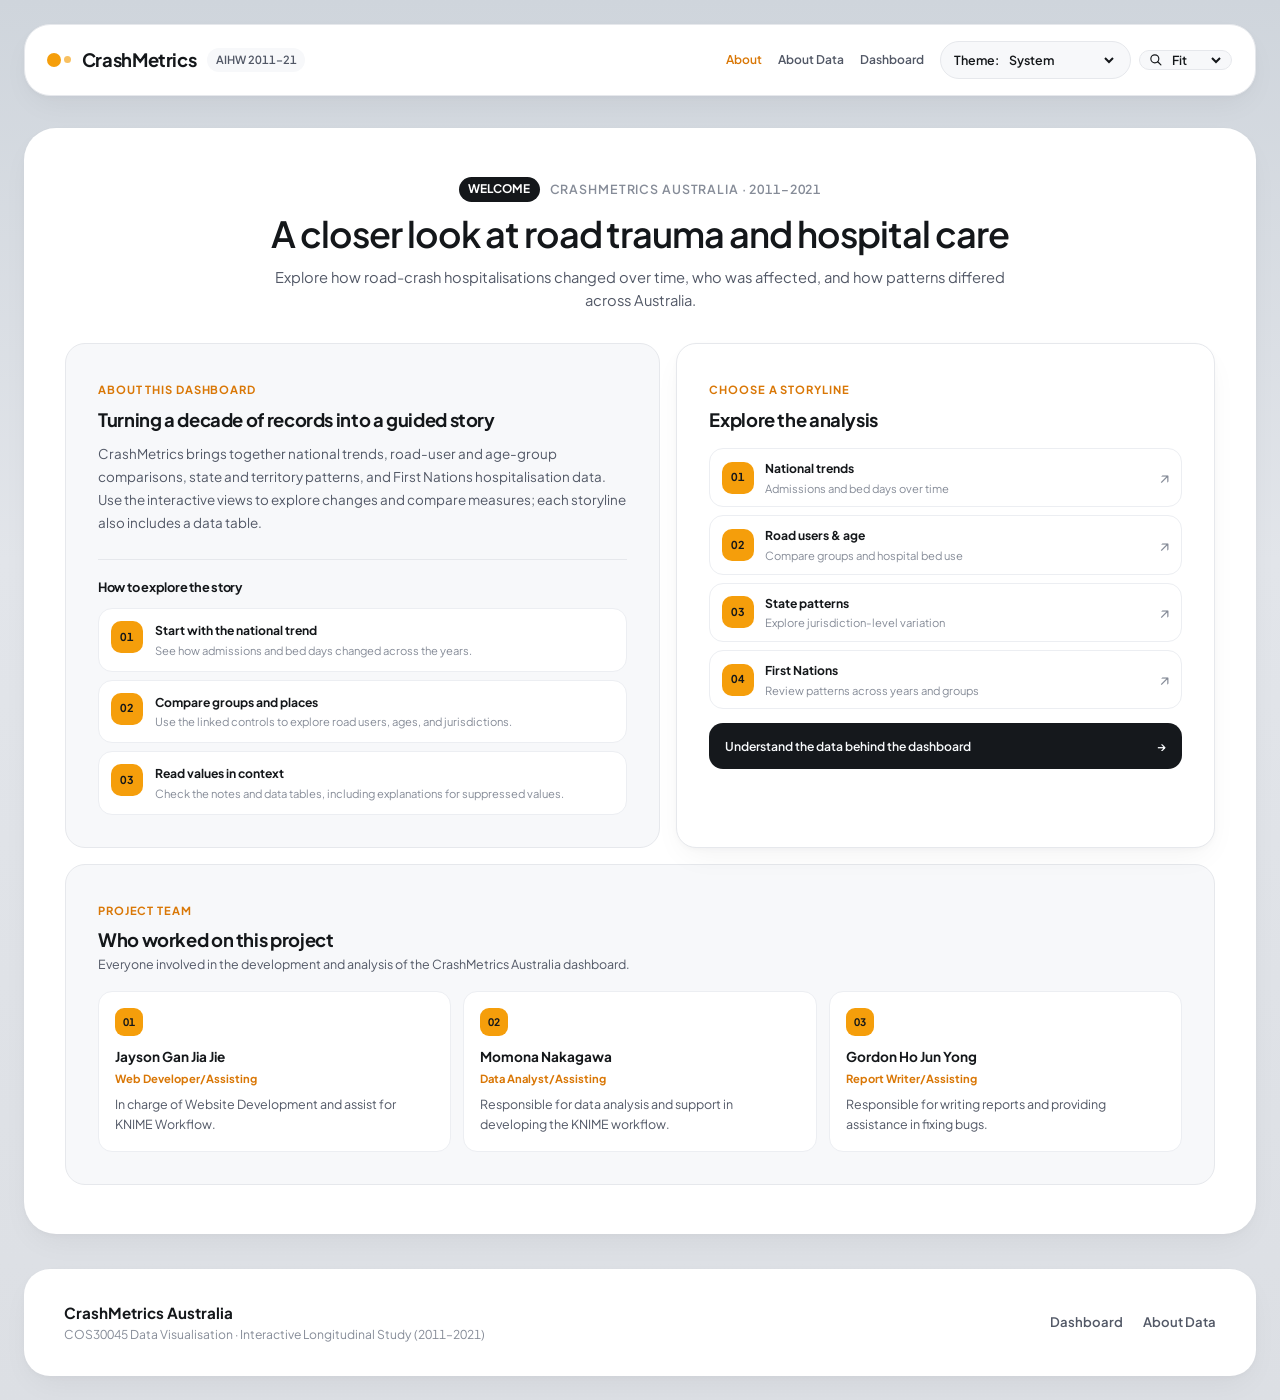
==== commit 78c6daef: "Fixing Bug + Configuration" ====
--- a/index.html
+++ b/index.html
@@ -13,6 +13,11 @@
   <!-- CSS Stylesheets -->
   <link rel="stylesheet" href="css/style.css">
   <link rel="stylesheet" href="css/components.css">
+  <script>
+    if (new URLSearchParams(window.location.search).get("dashboard") !== "1") {
+      window.location.replace("about.html");
+    }
+  </script>
   <script src="js/theme.js" defer></script>
   
   <!-- D3.js v7 CDN -->
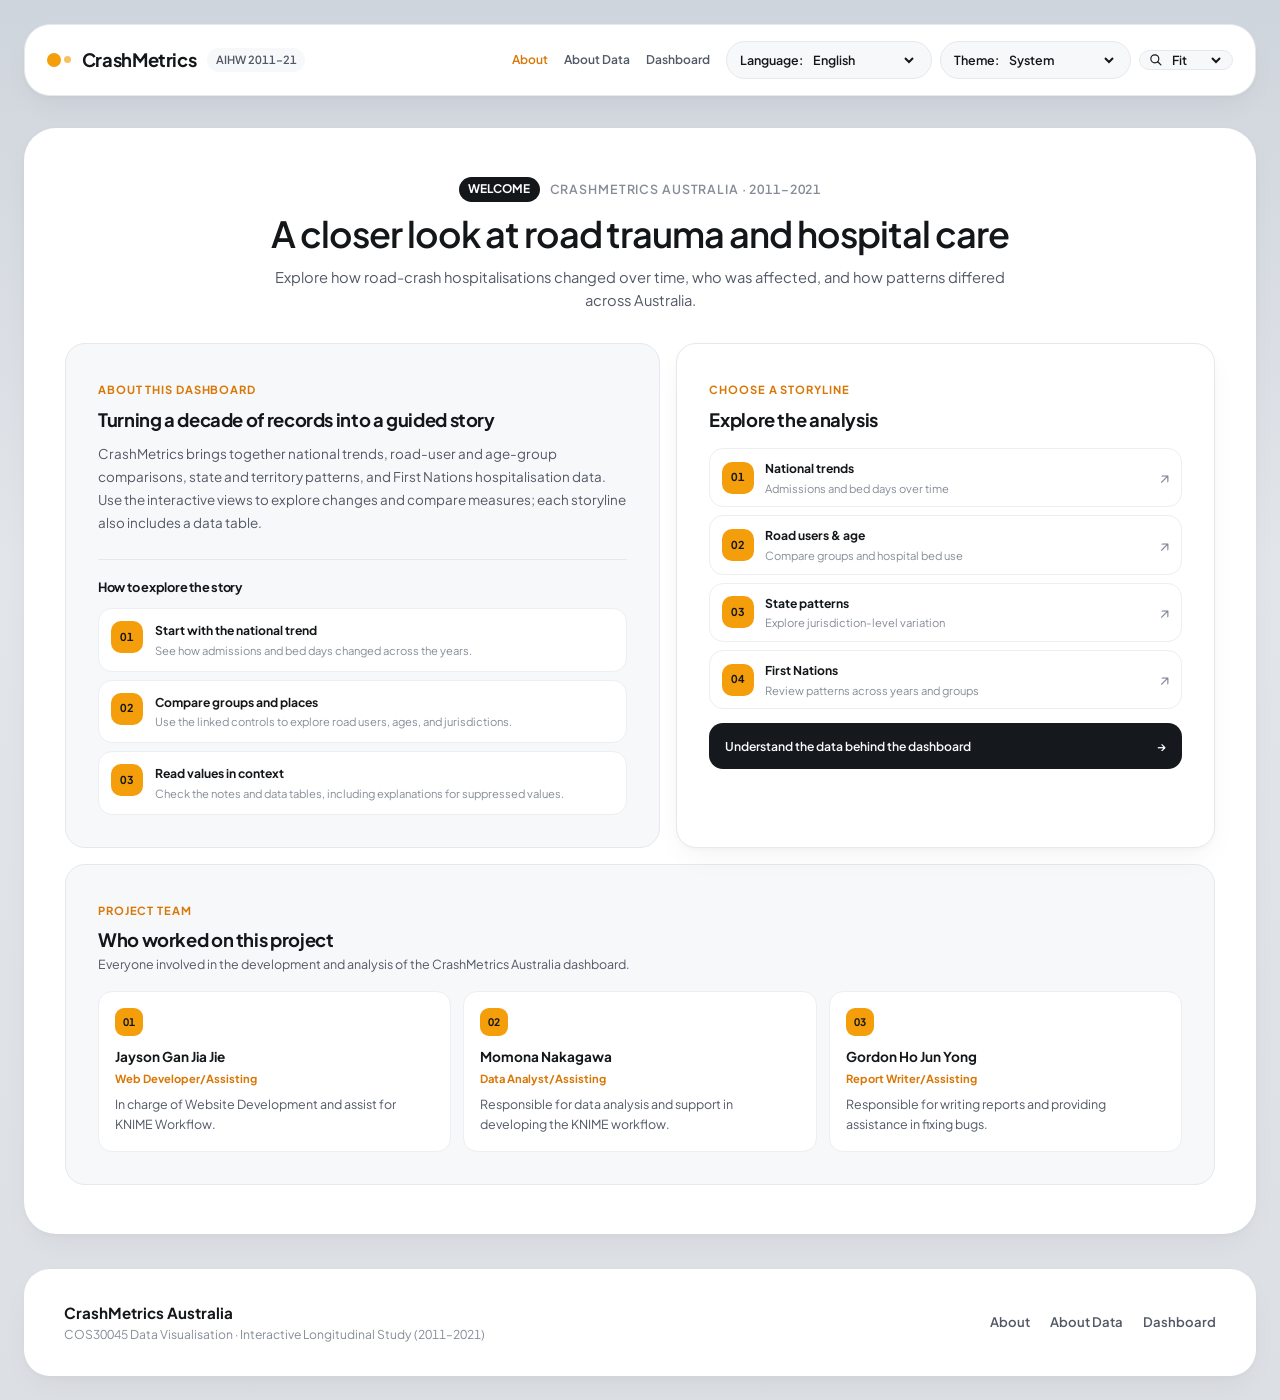
==== commit 14f3a061: "Adding Translation Extra Features" ====
--- a/index.html
+++ b/index.html
@@ -19,6 +19,7 @@
     }
   </script>
   <script src="js/theme.js" defer></script>
+  <script src="js/language.js" defer></script>
   
   <!-- D3.js v7 CDN -->
   <script src="https://d3js.org/d3.v7.min.js"></script>
@@ -65,17 +66,26 @@
             </a>
 
             <ul class="hero-nav-links">
-              <li><a href="#top" class="nav-link active" aria-current="page">Top ↑</a></li>
               <li><a href="about.html" class="nav-link">About</a></li>
+              <li><a href="about-data.html" class="nav-link">About Data</a></li>
               <li><a href="#storyline1" class="nav-link">01 National</a></li>
               <li><a href="#storyline2" class="nav-link">02 Users &amp; Age</a></li>
               <li><a href="#storyline3" class="nav-link">03 States</a></li>
               <li><a href="#storyline4" class="nav-link">04 First Nations</a></li>
-              <li><a href="about-data.html" class="nav-link">About Data</a></li>
+              <li><a href="#top" class="nav-link active" aria-current="page">Top ↑</a></li>
             </ul>
 
             <div class="nav-accessibility-controls">
-              <span class="sr-only" id="accessibility-controls-help">Use Left and Right Arrow keys to move through the header navigation. Choose System, Light, Dark, High contrast, or Color-blind-friendly from the theme dropdown. Tab and Shift+Tab are also available.</span>
+              <span class="sr-only" id="accessibility-controls-help">Use Left and Right Arrow keys to move through navigation links. Choose System, Light, Dark, High contrast, or Color-blind-friendly from the theme dropdown. Tab and Shift+Tab are also available.</span>
+              <label class="theme-control language-control">
+                <span>Language:</span>
+                <select id="language-selector" class="theme-control-select" aria-label="Select language">
+                  <option value="en">English</option>
+                  <option value="zh-CN">简体中文</option>
+                  <option value="ms">Bahasa Melayu</option>
+                  <option value="ja">日本語</option>
+                </select>
+              </label>
               <label class="theme-control">
                 <span>Theme:</span>
                 <select id="theme-selector" class="theme-control-select" aria-describedby="accessibility-controls-help">
@@ -644,15 +654,15 @@
       <div class="footer-source-col">
         <p>Source: Australian Institute of Health and Welfare (AIHW) National Hospital Morbidity Database (NHMD).</p>
       </div>
-      <div class="footer-nav-col">
-        <a href="#top">Top ↑</a>
+      <nav class="footer-nav-col" aria-label="Footer Navigation">
         <a href="about.html">About</a>
+        <a href="about-data.html">About Data</a>
         <a href="#storyline1">01 National</a>
         <a href="#storyline2">02 Users &amp; Age</a>
         <a href="#storyline3">03 States</a>
         <a href="#storyline4">04 First Nations</a>
-        <a href="about-data.html">About Data</a>
-      </div>
+        <a href="#top">Top ↑</a>
+      </nav>
     </footer>
 
   </div>
@@ -663,7 +673,7 @@
       <button type="button" class="utility-btn" id="help-close" aria-label="Close help">Close</button>
     </div>
     <ul>
-      <li>Use <strong>Tab</strong> to move between controls and <strong>arrow keys</strong> to adjust a focused year slider.</li>
+      <li>Use <strong>Left/Right Arrow</strong> to move through navigation links or chart data. Use <strong>Tab</strong> and <strong>Shift+Tab</strong> to move through all controls; use arrow keys to adjust a focused year slider.</li>
       <li>Use the playback button to animate years; select it again to pause.</li>
       <li>Choose a state from the dropdown or select a heatmap row to inspect its trajectory.</li>
       <li>Focus a chart mark and use <strong>Left/Right Arrow</strong> to move backward or forward through its data; line-chart points follow year order. Press <strong>Enter</strong> on an interactive mark to select it.</li>
--- a/css/components.css
+++ b/css/components.css
@@ -937,8 +937,17 @@
 
 .nav-accessibility-controls {
   display: flex;
+  flex-wrap: wrap;
   align-items: center;
   gap: 0.5rem;
+}
+
+.language-control .theme-control-select {
+  max-width: 9rem;
+}
+
+.language-control {
+  white-space: normal;
 }
 
 .page-magnification-control {
@@ -1453,6 +1462,59 @@
 
 .info-page-nav .page-magnification-control {
   padding: 0 0.45rem;
+}
+
+html[data-language="zh-CN"],
+html[data-language="ja"] {
+  font-family: "Noto Sans CJK SC", "Noto Sans JP", "Microsoft YaHei", "Yu Gothic", sans-serif;
+  letter-spacing: normal;
+}
+
+html[data-language="zh-CN"] body,
+html[data-language="ja"] body {
+  font-family: "Noto Sans CJK SC", "Noto Sans JP", "Microsoft YaHei", "Yu Gothic", sans-serif;
+  line-height: 1.65;
+}
+
+html[data-language="ms"] .info-page-nav,
+html[data-language="ms"] .info-page-links,
+html[data-language="ms"] .nav-accessibility-controls {
+  gap: 0.55rem 0.75rem;
+}
+
+html[data-language="ms"] .info-page-links a,
+html[data-language="ms"] .hero-nav-links .nav-link {
+  overflow-wrap: anywhere;
+}
+
+html[data-language="zh-CN"] .hero-nav-links,
+html[data-language="ja"] .hero-nav-links,
+html[data-language="ms"] .hero-nav-links {
+  flex-wrap: wrap;
+  gap: 0.7rem 1rem;
+}
+
+html[data-language="zh-CN"] .hero-nav-actions,
+html[data-language="ja"] .hero-nav-actions,
+html[data-language="ms"] .hero-nav-actions {
+  flex-wrap: wrap;
+  white-space: normal;
+}
+
+html[data-language="zh-CN"] .about-story-link,
+html[data-language="ja"] .about-story-link,
+html[data-language="ms"] .about-story-link {
+  min-width: 0;
+  overflow-wrap: anywhere;
+}
+
+html[data-language="zh-CN"] .bento-title,
+html[data-language="ja"] .bento-title,
+html[data-language="ms"] .bento-title,
+html[data-language="zh-CN"] .sub-card-title,
+html[data-language="ja"] .sub-card-title,
+html[data-language="ms"] .sub-card-title {
+  overflow-wrap: anywhere;
 }
 
 .info-page-actions {
